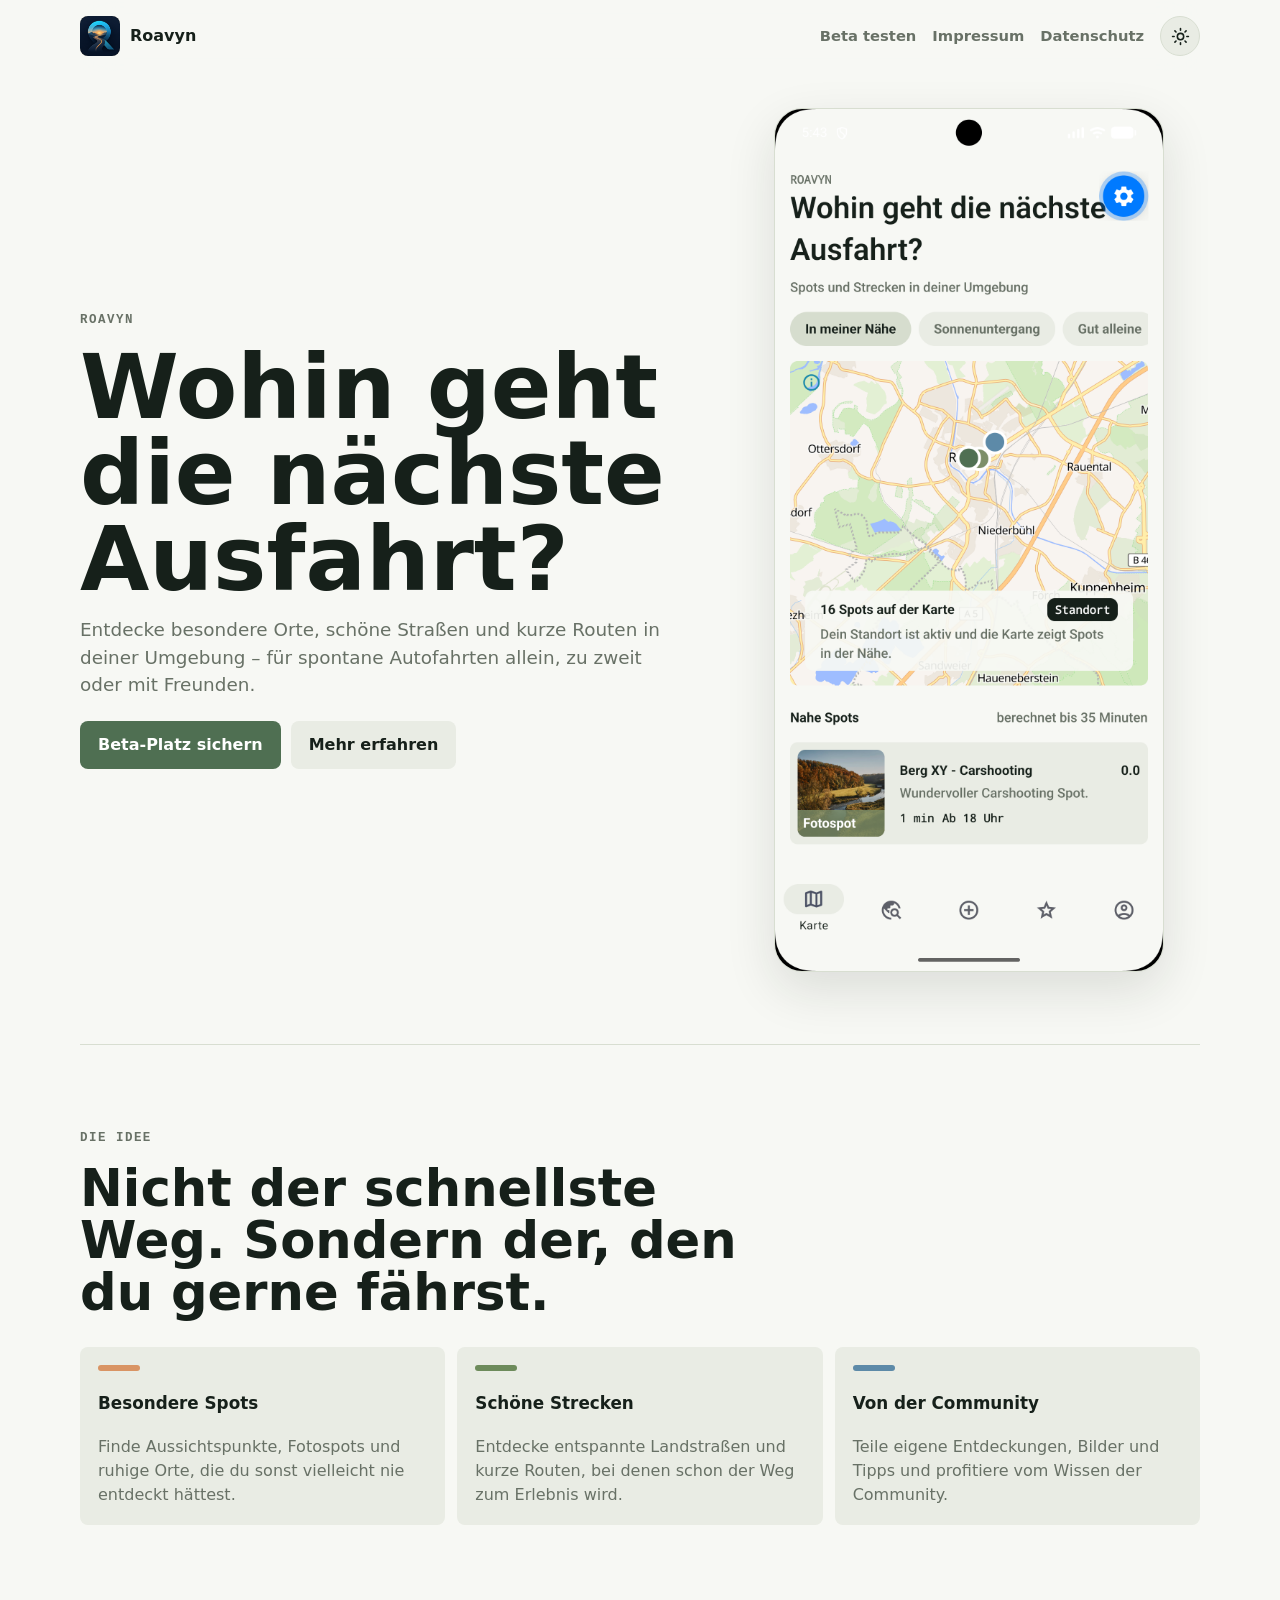
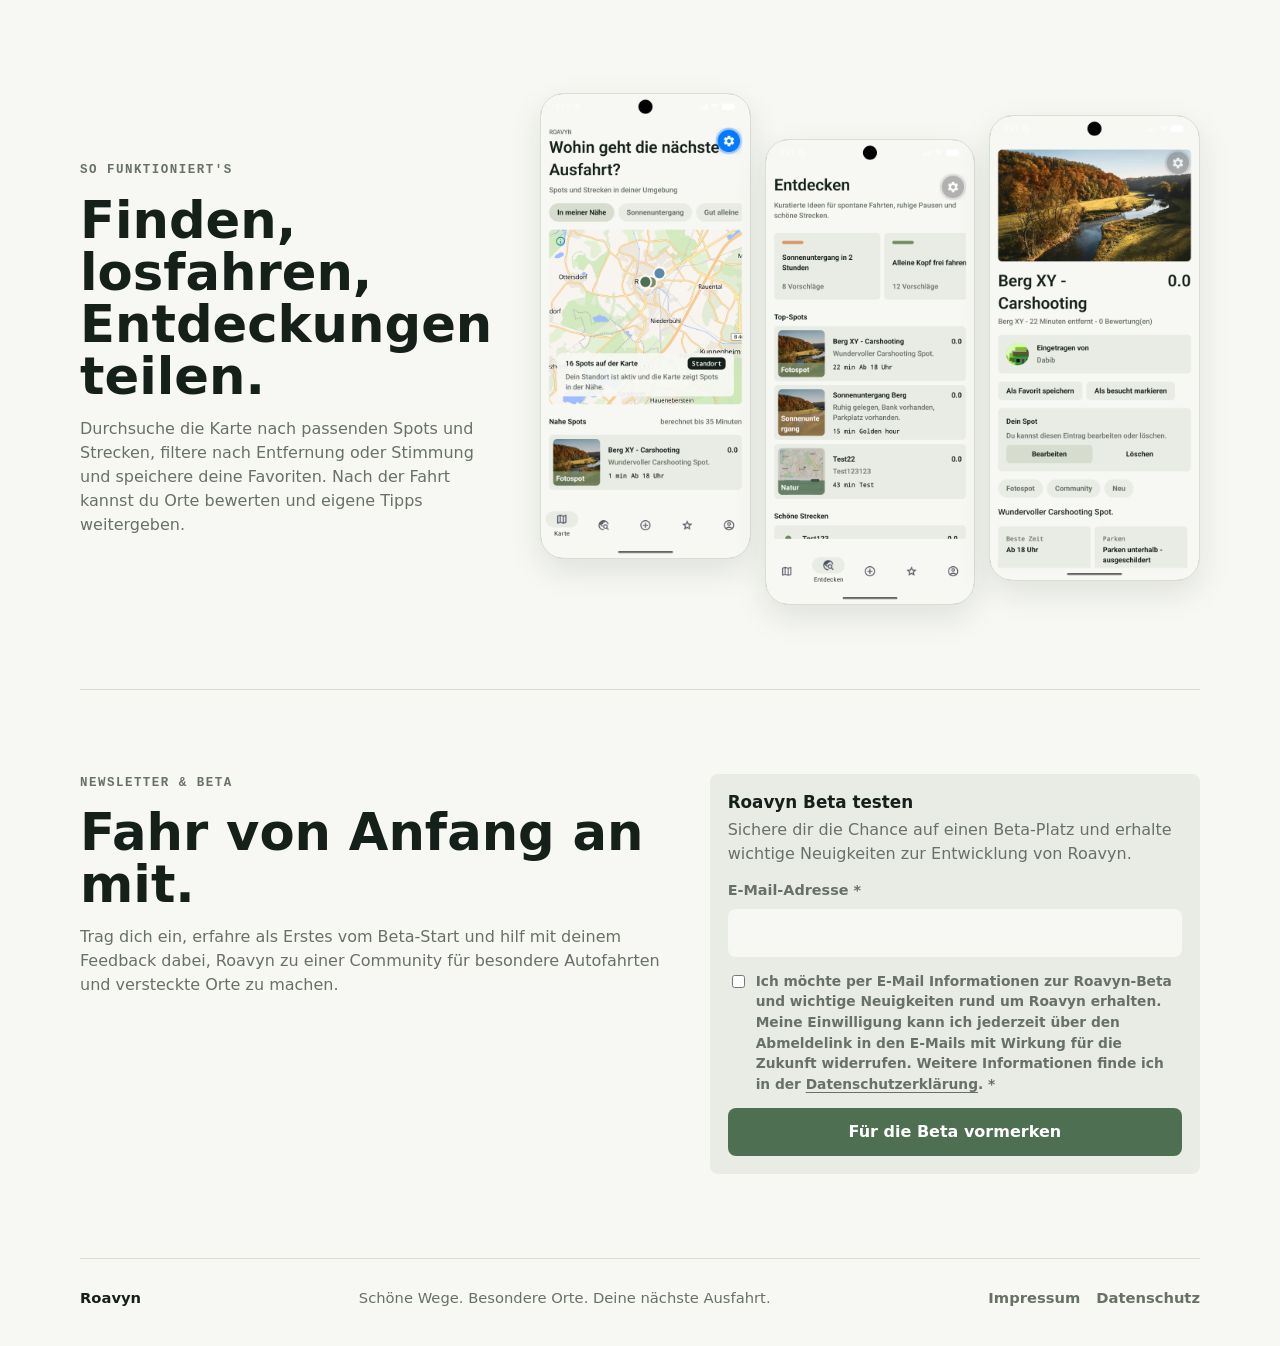
==== index.html @ 7302b903 "Add Dark-Theme" ====
<!doctype html>
<html lang="de">
  <head>
    <meta charset="utf-8">
    <meta name="viewport" content="width=device-width, initial-scale=1">
    <title>Roavyn – Schöne Autofahrten und versteckte Spots entdecken</title>
    <meta
      name="description"
      content="Entdecke mit Roavyn schöne Strecken, besondere Orte und versteckte Spots für deine nächste Autofahrt. Jetzt für Newsletter und Beta anmelden."
    >
    <meta name="theme-color" content="#F7F8F4">
    <meta property="og:title" content="Roavyn">
    <meta property="og:description" content="Entdecke schöne Autofahrten, besondere Strecken und versteckte Spots in deiner Umgebung.">
    <meta property="og:type" content="website">
    <meta property="og:image" content="assets/screens/Screenshot-Home.png">
    <link rel="icon" type="image/png" href="assets/logo.png">
    <link rel="manifest" href="site.webmanifest">
    <script src="theme.js"></script>
    <link rel="stylesheet" href="styles.css">
  </head>
  <body>
    <header class="site-header">
      <a class="brand" href="index.html" aria-label="Roavyn Startseite">
        <img src="assets/logo.png" alt="" width="40" height="40">
        <span>Roavyn</span>
      </a>
      <nav class="nav" aria-label="Hauptnavigation">
        <a href="#signup">Beta testen</a>
        <a href="impressum.html">Impressum</a>
        <a href="datenschutz.html">Datenschutz</a>
        <button class="theme-toggle" type="button" role="switch" data-theme-toggle aria-label="Dunkles Design" aria-checked="false">
          <svg class="icon-sun" aria-hidden="true" viewBox="0 0 24 24" fill="none" stroke="currentColor" stroke-width="2" stroke-linecap="round">
            <circle cx="12" cy="12" r="4"></circle>
            <path d="M12 2v2M12 20v2M4.93 4.93l1.42 1.42M17.66 17.66l1.41 1.41M2 12h2M20 12h2M4.93 19.07l1.42-1.42M17.66 6.34l1.41-1.41"></path>
          </svg>
          <svg class="icon-moon" aria-hidden="true" viewBox="0 0 24 24" fill="none" stroke="currentColor" stroke-width="2" stroke-linecap="round" stroke-linejoin="round">
            <path d="M21 12.79A9 9 0 1 1 11.21 3 7 7 0 0 0 21 12.79z"></path>
          </svg>
        </button>
      </nav>
    </header>

    <main>
      <section class="hero">
        <div class="hero-copy">
          <p class="eyebrow">ROAVYN</p>
          <h1>Wohin geht die nächste Ausfahrt?</h1>
          <p class="lead">
            Entdecke besondere Orte, schöne Straßen und kurze Routen in deiner Umgebung – für spontane
            Autofahrten allein, zu zweit oder mit Freunden.
          </p>
          <div class="hero-actions">
            <a class="button primary" href="#signup">Beta-Platz sichern</a>
            <a class="button secondary" href="#idee">Mehr erfahren</a>
          </div>
        </div>

        <div class="hero-visual" aria-label="Roavyn App Vorschau">
          <img src="assets/screens/Screenshot-Home.png" alt="Roavyn Kartenansicht mit Spots in der Nähe">
        </div>
      </section>

      <section class="band" id="idee">
        <div class="section-heading">
          <p class="eyebrow">Die Idee</p>
          <h2>Nicht der schnellste Weg. Sondern der, den du gerne fährst.</h2>
        </div>
        <div class="feature-grid">
          <article class="feature-card">
            <span class="accent sunset"></span>
            <h3>Besondere Spots</h3>
            <p>Finde Aussichtspunkte, Fotospots und ruhige Orte, die du sonst vielleicht nie entdeckt hättest.</p>
          </article>
          <article class="feature-card">
            <span class="accent forest"></span>
            <h3>Schöne Strecken</h3>
            <p>Entdecke entspannte Landstraßen und kurze Routen, bei denen schon der Weg zum Erlebnis wird.</p>
          </article>
          <article class="feature-card">
            <span class="accent water"></span>
            <h3>Von der Community</h3>
            <p>Teile eigene Entdeckungen, Bilder und Tipps und profitiere vom Wissen der Community.</p>
          </article>
        </div>
      </section>

      <section class="preview-section">
        <div class="preview-copy">
          <p class="eyebrow">So funktioniert's</p>
          <h2>Finden, losfahren, Entdeckungen teilen.</h2>
          <p>
            Durchsuche die Karte nach passenden Spots und Strecken, filtere nach Entfernung oder Stimmung und
            speichere deine Favoriten. Nach der Fahrt kannst du Orte bewerten und eigene Tipps weitergeben.
          </p>
        </div>
        <div class="screen-pair">
          <img src="assets/screens/Screenshot-Home.png" alt="Roavyn Kartenansicht">
          <img src="assets/screens/Screenshost-Entdecken.png" alt="Roavyn Entdecken-Ansicht">
          <img src="assets/screens/Screenshot-Detail.png" alt="Roavyn Detailansicht eines Spots">
        </div>
      </section>

      <section class="signup-section" id="signup">
        <div class="signup-copy">
          <p class="eyebrow">Newsletter & Beta</p>
          <h2>Fahr von Anfang an mit.</h2>
          <p>
            Trag dich ein, erfahre als Erstes vom Beta-Start und hilf mit deinem Feedback dabei, Roavyn
            zu einer Community für besondere Autofahrten und versteckte Orte zu machen.
          </p>
        </div>

        <form
          class="signup-form cr-roavyn-form"
          method="post"
          action="https://flow.cleverreach.com/fl/9c50e193-2854-4dfb-af61-c54cad34aaca/confirm"
          target="_blank"
        >
          <input
            type="text"
            tabindex="-1"
            autocomplete="off"
            class="cr-nope"
            name="email_confirm"
            aria-hidden="true"
          >

          <div class="cr-text">
            <h3>Roavyn Beta testen</h3>
            <p>
              Sichere dir die Chance auf einen Beta-Platz und erhalte wichtige Neuigkeiten zur Entwicklung von Roavyn.
            </p>
          </div>

          <div class="field">
            <label class="required" for="roavyn-email">E-Mail-Adresse</label>
            <input id="roavyn-email" type="email" name="email" autocomplete="email" required>
          </div>

          <div class="cr-consent-wrapper">
            <input id="roavyn-consent" type="checkbox" name="tags[]" value="accept" required>
            <label for="roavyn-consent" class="cr-consent-required">
              Ich möchte per E-Mail Informationen zur Roavyn-Beta und wichtige Neuigkeiten rund um Roavyn erhalten.
              Meine Einwilligung kann ich jederzeit über den Abmeldelink in den E-Mails mit Wirkung für die Zukunft
              widerrufen. Weitere Informationen finde ich in der
              <a href="datenschutz.html" target="_blank" rel="noopener noreferrer">Datenschutzerklärung</a>.
            </label>
          </div>

          <button class="button primary full" type="submit">Für die Beta vormerken</button>
        </form>
      </section>
    </main>

    <footer class="site-footer">
      <span>Roavyn</span>
      <span>Schöne Wege. Besondere Orte. Deine nächste Ausfahrt.</span>
      <nav aria-label="Rechtliches">
        <a href="impressum.html">Impressum</a>
        <a href="datenschutz.html">Datenschutz</a>
      </nav>
    </footer>
  </body>
</html>
---- styles.css ----
:root {
  --font-display: Spline Sans, Inter, ui-sans-serif, system-ui, sans-serif;
  --font-mono: ui-monospace, SFMono-Regular, Menlo, Monaco, Consolas, Liberation Mono, Courier New, monospace;
  --text: #16201a;
  --text-secondary: #687166;
  --background: #f7f8f4;
  --surface: #e9ece4;
  --surface-strong: #d6ddce;
  --line: #d8ded1;
  --forest: #6d8b5b;
  --forest-dark: #4f6f52;
  --sunset: #d99464;
  --water: #5d8aa8;
  --white: #ffffff;
  --header-background: rgba(247, 248, 244, 0.9);
  --image-background: #f9faf6;
  --primary-background: #4f6f52;
  --button-hover: #3f5d43;
  --focus-ring: rgba(109, 139, 91, 0.18);
  --shadow: 0 18px 50px rgba(22, 32, 26, 0.12);
  --radius: 8px;
  --content: 1120px;
}

:root[data-theme='dark'] {
  --text: #eef2eb;
  --text-secondary: #aeb9ad;
  --background: #141a16;
  --surface: #202822;
  --surface-strong: #2b362d;
  --line: #344038;
  --forest: #91ad7f;
  --forest-dark: #a7c795;
  --sunset: #e5a578;
  --water: #83aac4;
  --white: #ffffff;
  --header-background: rgba(20, 26, 22, 0.9);
  --image-background: #202822;
  --primary-background: #59774f;
  --button-hover: #6f915e;
  --focus-ring: rgba(145, 173, 127, 0.24);
  --shadow: 0 18px 50px rgba(0, 0, 0, 0.34);
}

* {
  box-sizing: border-box;
}

html {
  scroll-behavior: smooth;
}

body {
  margin: 0;
  min-width: 320px;
  color: var(--text);
  background: var(--background);
  font-family: var(--font-display);
  line-height: 1.5;
  transition: color 180ms ease, background-color 180ms ease;
}

img {
  display: block;
  max-width: 100%;
}

a {
  color: inherit;
  text-decoration: none;
}

a:hover {
  color: var(--forest-dark);
}

.site-header {
  position: sticky;
  top: 0;
  z-index: 10;
  display: flex;
  align-items: center;
  justify-content: space-between;
  gap: 24px;
  width: min(100% - 32px, var(--content));
  margin: 0 auto;
  padding: 16px 0;
  background: var(--header-background);
  backdrop-filter: blur(18px);
}

.brand {
  display: inline-flex;
  align-items: center;
  gap: 10px;
  font-weight: 800;
  letter-spacing: 0;
}

.brand img {
  border-radius: 8px;
  object-fit: cover;
}

.nav,
.site-footer nav {
  display: flex;
  align-items: center;
  flex-wrap: wrap;
  gap: 16px;
  color: var(--text-secondary);
  font-size: 0.92rem;
  font-weight: 700;
}

.nav a[aria-current='page'] {
  color: var(--text);
}

.theme-toggle {
  position: relative;
  display: inline-grid;
  width: 40px;
  height: 40px;
  flex: 0 0 auto;
  place-items: center;
  border: 1px solid var(--line);
  border-radius: 999px;
  padding: 0;
  color: var(--text);
  background: var(--surface);
  cursor: pointer;
  transition: color 160ms ease, background-color 160ms ease, border-color 160ms ease, transform 160ms ease;
}

.theme-toggle:hover {
  color: var(--forest-dark);
  background: var(--surface-strong);
  transform: translateY(-1px);
}

.theme-toggle:focus-visible {
  outline: 3px solid var(--focus-ring);
  outline-offset: 2px;
}

.theme-toggle svg {
  position: absolute;
  width: 19px;
  height: 19px;
  transition: opacity 160ms ease, transform 160ms ease;
}

.theme-toggle .icon-sun,
:root[data-theme='dark'] .theme-toggle .icon-moon {
  opacity: 1;
  transform: rotate(0) scale(1);
}

.theme-toggle .icon-moon,
:root[data-theme='dark'] .theme-toggle .icon-sun {
  opacity: 0;
  transform: rotate(-30deg) scale(0.65);
}

.theme-toggle--floating {
  position: fixed;
  top: 18px;
  right: 18px;
  z-index: 10;
}

.hero {
  display: grid;
  grid-template-columns: minmax(0, 1.02fr) minmax(280px, 0.78fr);
  gap: 56px;
  align-items: center;
  width: min(100% - 32px, var(--content));
  min-height: calc(100vh - 78px);
  margin: 0 auto;
  padding: 36px 0 72px;
}

.hero-copy,
.signup-copy,
.preview-copy,
.section-heading {
  display: grid;
  gap: 14px;
  align-content: start;
}

.eyebrow {
  margin: 0;
  color: var(--text-secondary);
  font-family: var(--font-mono);
  font-size: 0.78rem;
  font-weight: 800;
  letter-spacing: 0.12em;
  text-transform: uppercase;
}

h1,
h2,
h3,
p {
  margin: 0;
}

h1 {
  max-width: 720px;
  font-size: clamp(2.55rem, 7vw, 5.8rem);
  line-height: 0.96;
  letter-spacing: 0;
}

h2 {
  max-width: 720px;
  font-size: clamp(2rem, 4vw, 3.6rem);
  line-height: 1.02;
  letter-spacing: 0;
}

h3 {
  font-size: 1.05rem;
  line-height: 1.22;
}

.lead {
  max-width: 620px;
  color: var(--text-secondary);
  font-size: 1.15rem;
}

.hero-actions {
  display: flex;
  flex-wrap: wrap;
  gap: 10px;
  margin-top: 8px;
}

.button {
  display: inline-flex;
  min-height: 48px;
  align-items: center;
  justify-content: center;
  border: 0;
  border-radius: var(--radius);
  padding: 0 18px;
  font: inherit;
  font-weight: 800;
  cursor: pointer;
  transition: transform 160ms ease, background-color 160ms ease, color 160ms ease;
}

.button:hover {
  transform: translateY(-1px);
}

.button.primary {
  color: var(--white);
  background: var(--primary-background);
}

.button.primary:hover {
  color: var(--white);
  background: var(--button-hover);
}

.button.secondary {
  color: var(--text);
  background: var(--surface);
}

.button.full {
  width: 100%;
}

.hero-visual {
  justify-self: center;
  width: min(100%, 390px);
  border: 1px solid var(--line);
  border-radius: 28px;
  overflow: hidden;
  background: var(--image-background);
  box-shadow: var(--shadow);
}

.band,
.preview-section,
.signup-section,
.legal-page {
  width: min(100% - 32px, var(--content));
  margin: 0 auto;
  padding: 84px 0;
}

.band {
  display: grid;
  gap: 28px;
  border-top: 1px solid var(--line);
}

.feature-grid {
  display: grid;
  grid-template-columns: repeat(3, minmax(0, 1fr));
  gap: 12px;
}

.feature-card {
  display: grid;
  min-height: 168px;
  align-content: space-between;
  gap: 22px;
  border-radius: var(--radius);
  padding: 18px;
  background: var(--surface);
}

.feature-card p,
.preview-copy p,
.signup-copy p,
.legal-content p,
.not-found p {
  color: var(--text-secondary);
}

.accent {
  width: 42px;
  height: 6px;
  border-radius: 3px;
}

.accent.sunset {
  background: var(--sunset);
}

.accent.forest {
  background: var(--forest);
}

.accent.water {
  background: var(--water);
}

.preview-section {
  display: grid;
  grid-template-columns: 0.7fr 1.3fr;
  gap: 48px;
  align-items: center;
}

.screen-pair {
  display: grid;
  grid-template-columns: repeat(3, minmax(0, 1fr));
  gap: 14px;
  align-items: start;
}

.screen-pair img {
  border: 1px solid var(--line);
  border-radius: 24px;
  background: var(--image-background);
  box-shadow: 0 12px 32px rgba(22, 32, 26, 0.1);
}

.screen-pair img:nth-child(2) {
  margin-top: 46px;
}

.screen-pair img:nth-child(3) {
  margin-top: 22px;
}

.signup-section {
  display: grid;
  grid-template-columns: minmax(0, 0.86fr) minmax(320px, 0.72fr);
  gap: 44px;
  align-items: start;
  border-top: 1px solid var(--line);
}

.signup-form {
  display: grid;
  gap: 14px;
  border-radius: var(--radius);
  padding: 18px;
  background: var(--surface);
}

.cr-roavyn-form .cr-text {
  display: grid;
  gap: 6px;
}

.cr-roavyn-form .cr-text p,
.cr-roavyn-form .cr-consent-required {
  color: var(--text-secondary);
}

.cr-nope {
  display: none !important;
}

.field {
  display: grid;
  gap: 7px;
}

label,
legend {
  color: var(--text-secondary);
  font-size: 0.9rem;
  font-weight: 800;
}

label.required::after {
  content: ' *';
}

input[type='text'],
input[type='email'] {
  width: 100%;
  min-height: 48px;
  border: 1px solid transparent;
  border-radius: var(--radius);
  padding: 0 14px;
  color: var(--text);
  background: var(--background);
  font: inherit;
}

input:focus {
  border-color: var(--forest);
  outline: 3px solid var(--focus-ring);
}

.choice-group {
  display: flex;
  flex-wrap: wrap;
  gap: 8px;
  margin: 0;
  border: 0;
  padding: 0;
}

.choice-group legend {
  width: 100%;
  margin-bottom: 2px;
}

.choice,
.consent,
.cr-consent-wrapper {
  display: flex;
  align-items: flex-start;
  gap: 8px;
  color: var(--text);
}

.choice {
  align-items: center;
  border-radius: 999px;
  padding: 9px 14px;
  background: var(--surface-strong);
}

.consent {
  font-size: 0.86rem;
  font-weight: 600;
}

.cr-consent-wrapper {
  align-items: flex-start;
}

.cr-consent-wrapper input {
  flex: 0 0 auto;
  margin-top: 4px;
}

.cr-consent-required {
  display: block;
  padding: 0;
  font-size: 0.86rem;
  font-weight: 600;
}

.cr-consent-required::after {
  content: ' *';
}

.consent a,
.cr-consent-required a {
  text-decoration: underline;
  text-underline-offset: 3px;
}

.form-note,
.muted {
  color: var(--text-secondary);
  font-size: 0.9rem;
}

.form-note.is-warning {
  color: #8a4b20;
}

.form-note.is-success {
  color: var(--forest-dark);
}

.site-footer {
  display: flex;
  align-items: center;
  justify-content: space-between;
  gap: 18px;
  width: min(100% - 32px, var(--content));
  margin: 0 auto;
  border-top: 1px solid var(--line);
  padding: 28px 0 36px;
  color: var(--text-secondary);
  font-size: 0.92rem;
}

.site-footer > span:first-child {
  color: var(--text);
  font-weight: 800;
}

.legal-page {
  max-width: 850px;
}

.legal-content {
  display: grid;
  gap: 28px;
  border-radius: var(--radius);
  padding: 24px;
  background: var(--surface);
}

.legal-content section {
  display: grid;
  gap: 8px;
}

.legal-content h1 {
  font-size: clamp(2.2rem, 6vw, 4.5rem);
}

.legal-content h2 {
  font-size: 1.22rem;
}

.legal-content a {
  text-decoration: underline;
  text-underline-offset: 3px;
}

.not-found {
  display: grid;
  min-height: 100vh;
  place-content: center;
  justify-items: start;
  gap: 14px;
  width: min(100% - 32px, 680px);
  margin: 0 auto;
}

.not-found h1 {
  font-size: clamp(2.2rem, 7vw, 4.8rem);
}

@media (max-width: 840px) {
  .site-header {
    align-items: flex-start;
    flex-direction: column;
  }

  .hero,
  .preview-section,
  .signup-section {
    grid-template-columns: 1fr;
  }

  .hero {
    min-height: 0;
    padding-top: 28px;
  }

  .hero-visual {
    width: min(100%, 340px);
  }

  .feature-grid {
    grid-template-columns: 1fr;
  }

  .screen-pair {
    max-width: 560px;
  }
}

@media (max-width: 560px) {
  .nav,
  .site-footer,
  .site-footer nav {
    align-items: flex-start;
    flex-direction: column;
  }

  .hero,
  .band,
  .preview-section,
  .signup-section,
  .legal-page {
    width: min(100% - 24px, var(--content));
    padding-top: 52px;
    padding-bottom: 52px;
  }

  .screen-pair {
    grid-template-columns: 1fr;
  }

  .screen-pair img:nth-child(2) {
    margin-top: 0;
  }

  .screen-pair img:nth-child(3) {
    margin-top: 0;
  }

  .signup-form,
  .legal-content {
    padding: 14px;
  }
}

@media (prefers-reduced-motion: reduce) {
  body,
  .theme-toggle,
  .theme-toggle svg {
    transition: none;
  }
}
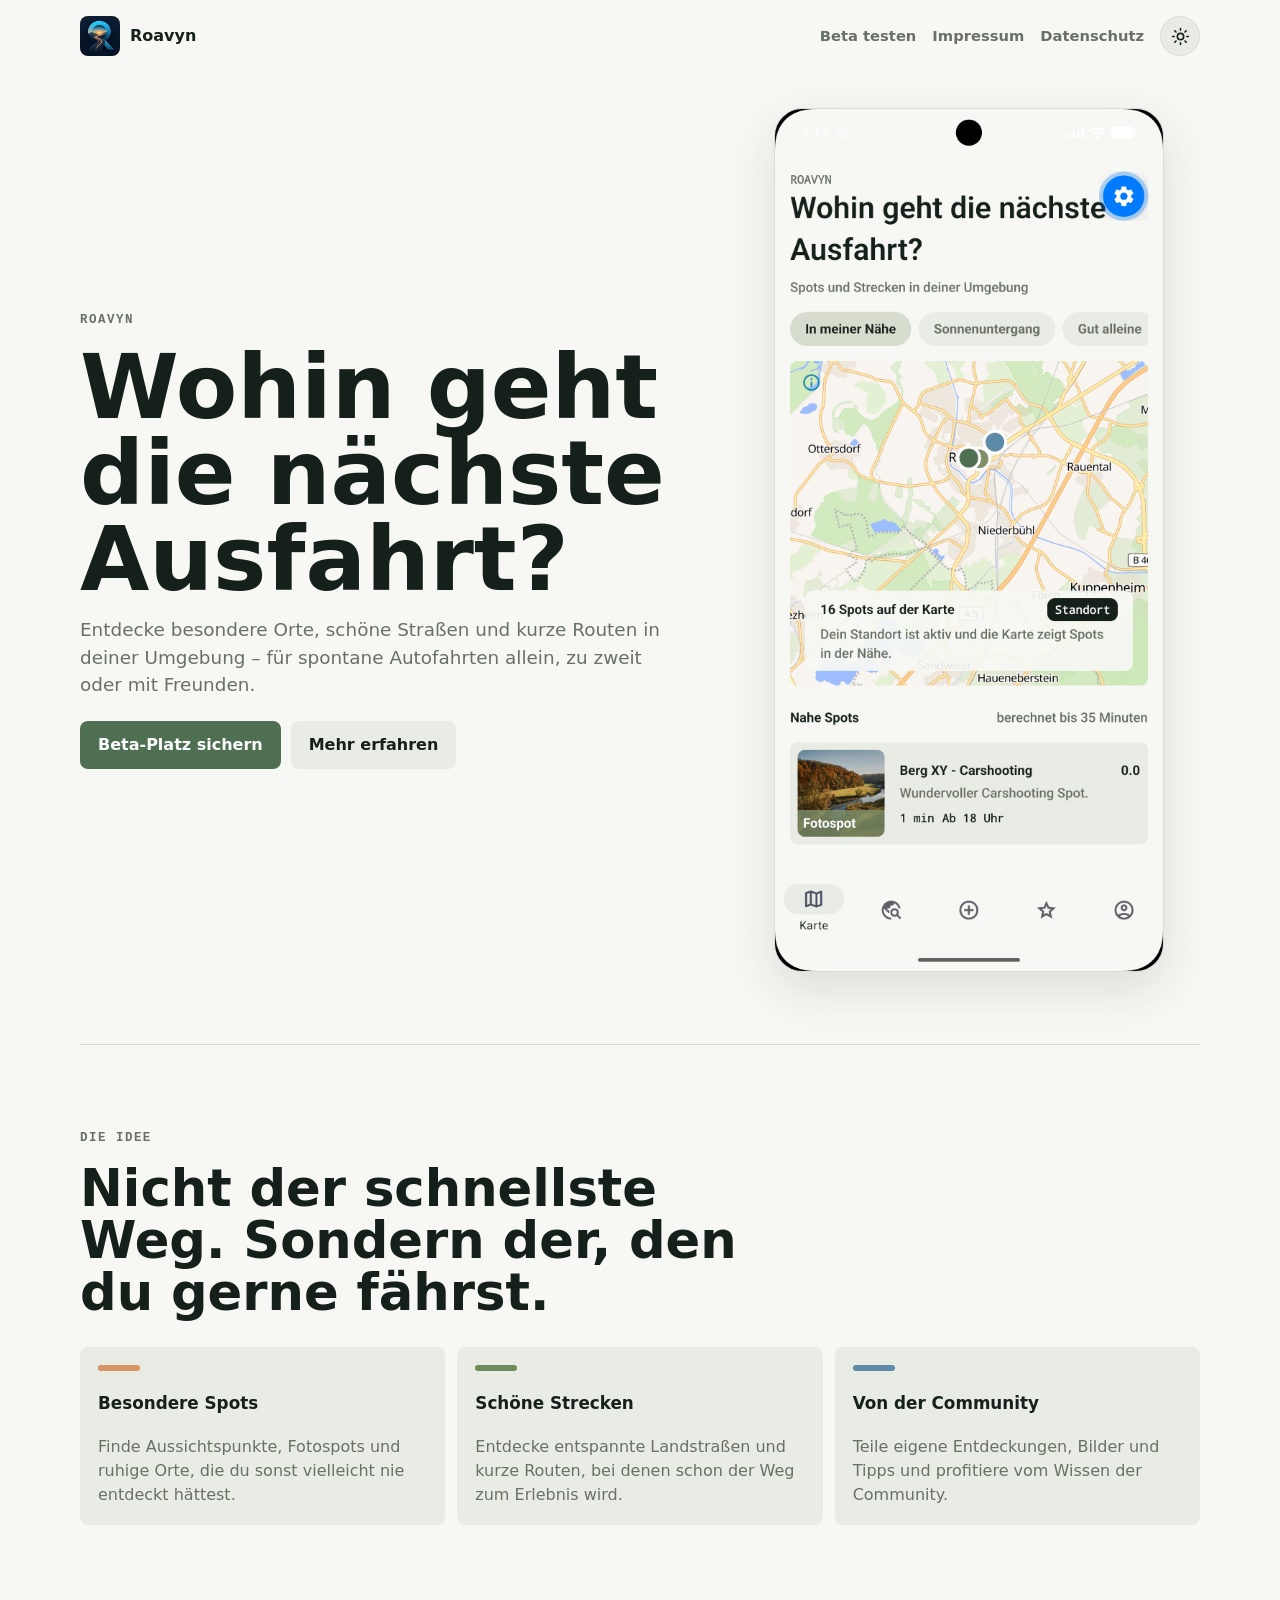
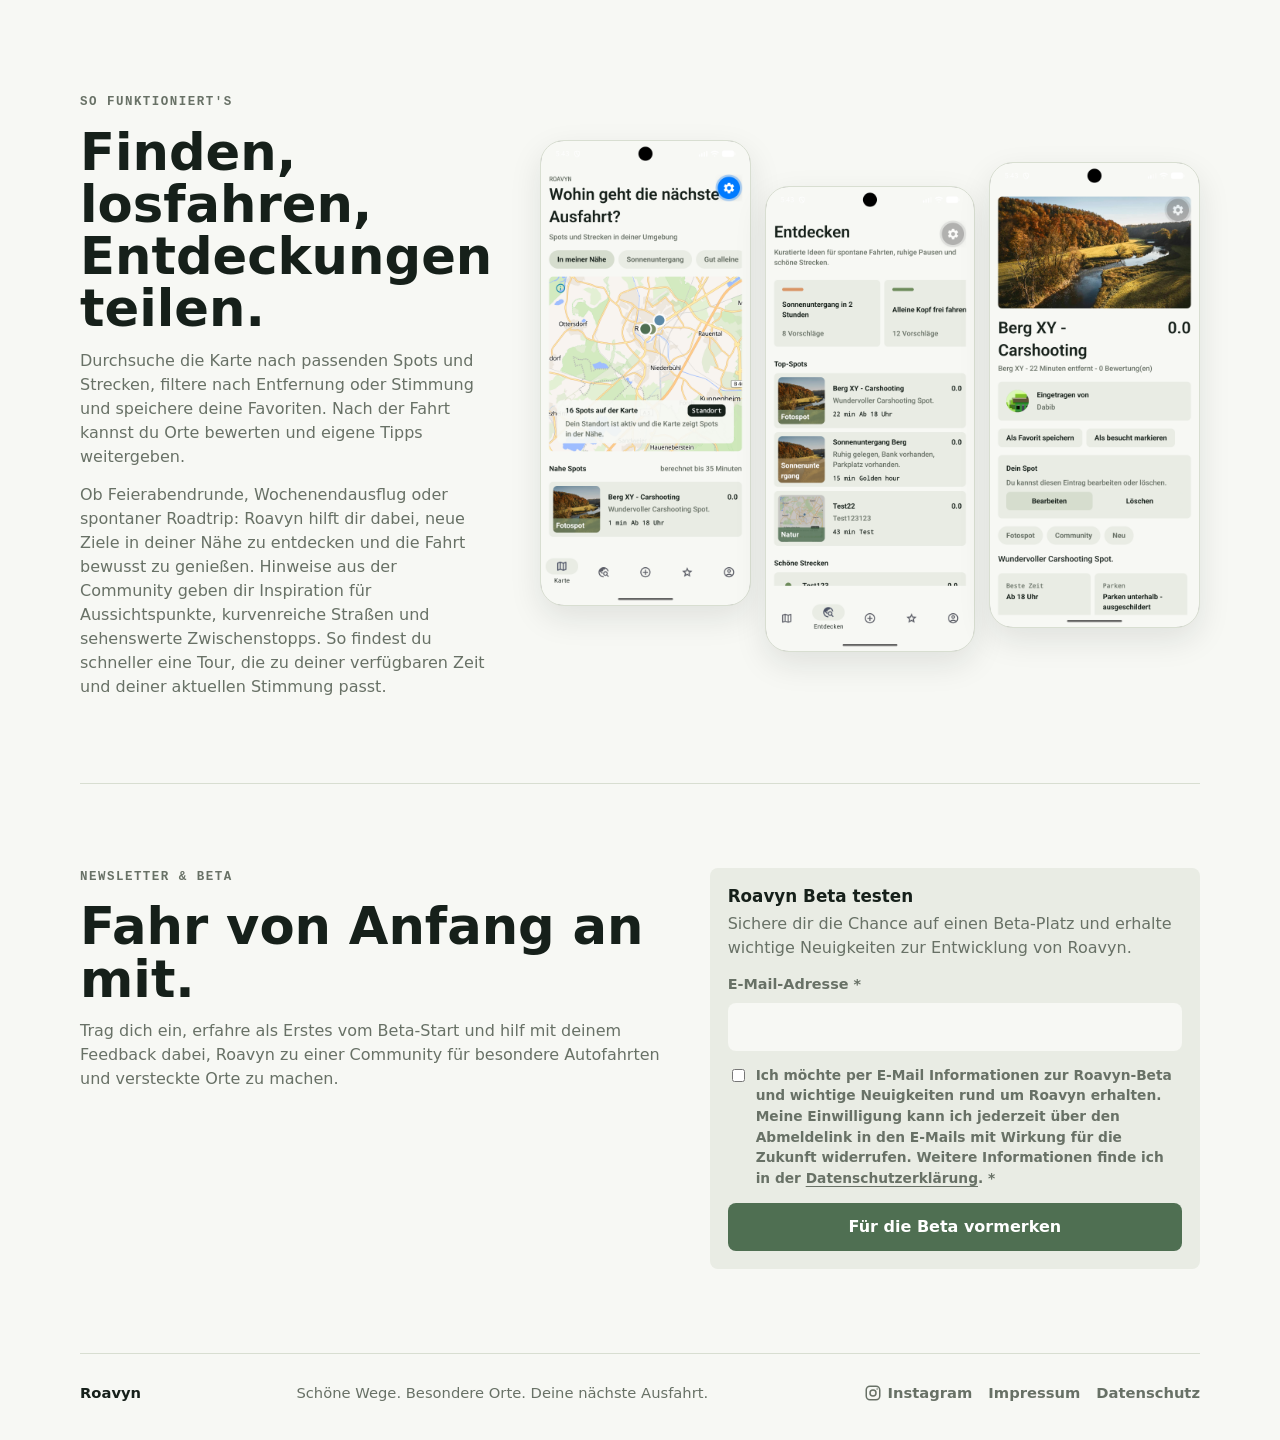
==== commit 2064a131: "Fix after SEO check" ====
--- a/index.html
+++ b/index.html
@@ -14,6 +14,7 @@
     <meta property="og:type" content="website">
     <meta property="og:image" content="assets/screens/Screenshot-Home.png">
     <link rel="icon" type="image/png" href="assets/logo.png">
+    <link rel="apple-touch-icon" sizes="180x180" href="assets/logo.png">
     <link rel="manifest" href="site.webmanifest">
     <script src="theme.js"></script>
     <link rel="stylesheet" href="styles.css">
@@ -21,7 +22,7 @@
   <body>
     <header class="site-header">
       <a class="brand" href="index.html" aria-label="Roavyn Startseite">
-        <img src="assets/logo.png" alt="" width="40" height="40">
+        <img src="assets/logo.png" alt="Roavyn Logo" width="40" height="40">
         <span>Roavyn</span>
       </a>
       <nav class="nav" aria-label="Hauptnavigation">
@@ -92,6 +93,12 @@
             Durchsuche die Karte nach passenden Spots und Strecken, filtere nach Entfernung oder Stimmung und
             speichere deine Favoriten. Nach der Fahrt kannst du Orte bewerten und eigene Tipps weitergeben.
           </p>
+          <p>
+            Ob Feierabendrunde, Wochenendausflug oder spontaner Roadtrip: Roavyn hilft dir dabei, neue Ziele in
+            deiner Nähe zu entdecken und die Fahrt bewusst zu genießen. Hinweise aus der Community geben dir
+            Inspiration für Aussichtspunkte, kurvenreiche Straßen und sehenswerte Zwischenstopps. So findest du
+            schneller eine Tour, die zu deiner verfügbaren Zeit und deiner aktuellen Stimmung passt.
+          </p>
         </div>
         <div class="screen-pair">
           <img src="assets/screens/Screenshot-Home.png" alt="Roavyn Kartenansicht">
@@ -156,6 +163,20 @@
       <span>Roavyn</span>
       <span>Schöne Wege. Besondere Orte. Deine nächste Ausfahrt.</span>
       <nav aria-label="Rechtliches">
+        <a
+          class="social-link"
+          href="https://www.instagram.com/roavyn.de/"
+          target="_blank"
+          rel="noopener noreferrer"
+          aria-label="Roavyn auf Instagram"
+        >
+          <svg aria-hidden="true" viewBox="0 0 24 24" fill="none" stroke="currentColor" stroke-width="2">
+            <rect x="3" y="3" width="18" height="18" rx="5"></rect>
+            <circle cx="12" cy="12" r="4"></circle>
+            <circle cx="17.5" cy="6.5" r="1" fill="currentColor" stroke="none"></circle>
+          </svg>
+          Instagram
+        </a>
         <a href="impressum.html">Impressum</a>
         <a href="datenschutz.html">Datenschutz</a>
       </nav>
--- a/styles.css
+++ b/styles.css
@@ -528,6 +528,17 @@
   font-weight: 800;
 }
 
+.social-link {
+  display: inline-flex;
+  align-items: center;
+  gap: 6px;
+}
+
+.social-link svg {
+  width: 18px;
+  height: 18px;
+}
+
 .legal-page {
   max-width: 850px;
 }
@@ -574,8 +585,14 @@
 
 @media (max-width: 840px) {
   .site-header {
-    align-items: flex-start;
-    flex-direction: column;
+    position: relative;
+    align-items: center;
+    flex-wrap: wrap;
+    padding: 12px 0;
+  }
+
+  .nav {
+    margin-left: auto;
   }
 
   .hero,
@@ -603,11 +620,28 @@
 }
 
 @media (max-width: 560px) {
-  .nav,
   .site-footer,
   .site-footer nav {
     align-items: flex-start;
     flex-direction: column;
+  }
+
+  .site-header {
+    width: calc(100% - 24px);
+    gap: 10px;
+  }
+
+  .nav {
+    width: 100%;
+    justify-content: space-between;
+    gap: 8px;
+    margin-left: 0;
+    font-size: 0.82rem;
+  }
+
+  .nav .theme-toggle {
+    width: 36px;
+    height: 36px;
   }
 
   .hero,
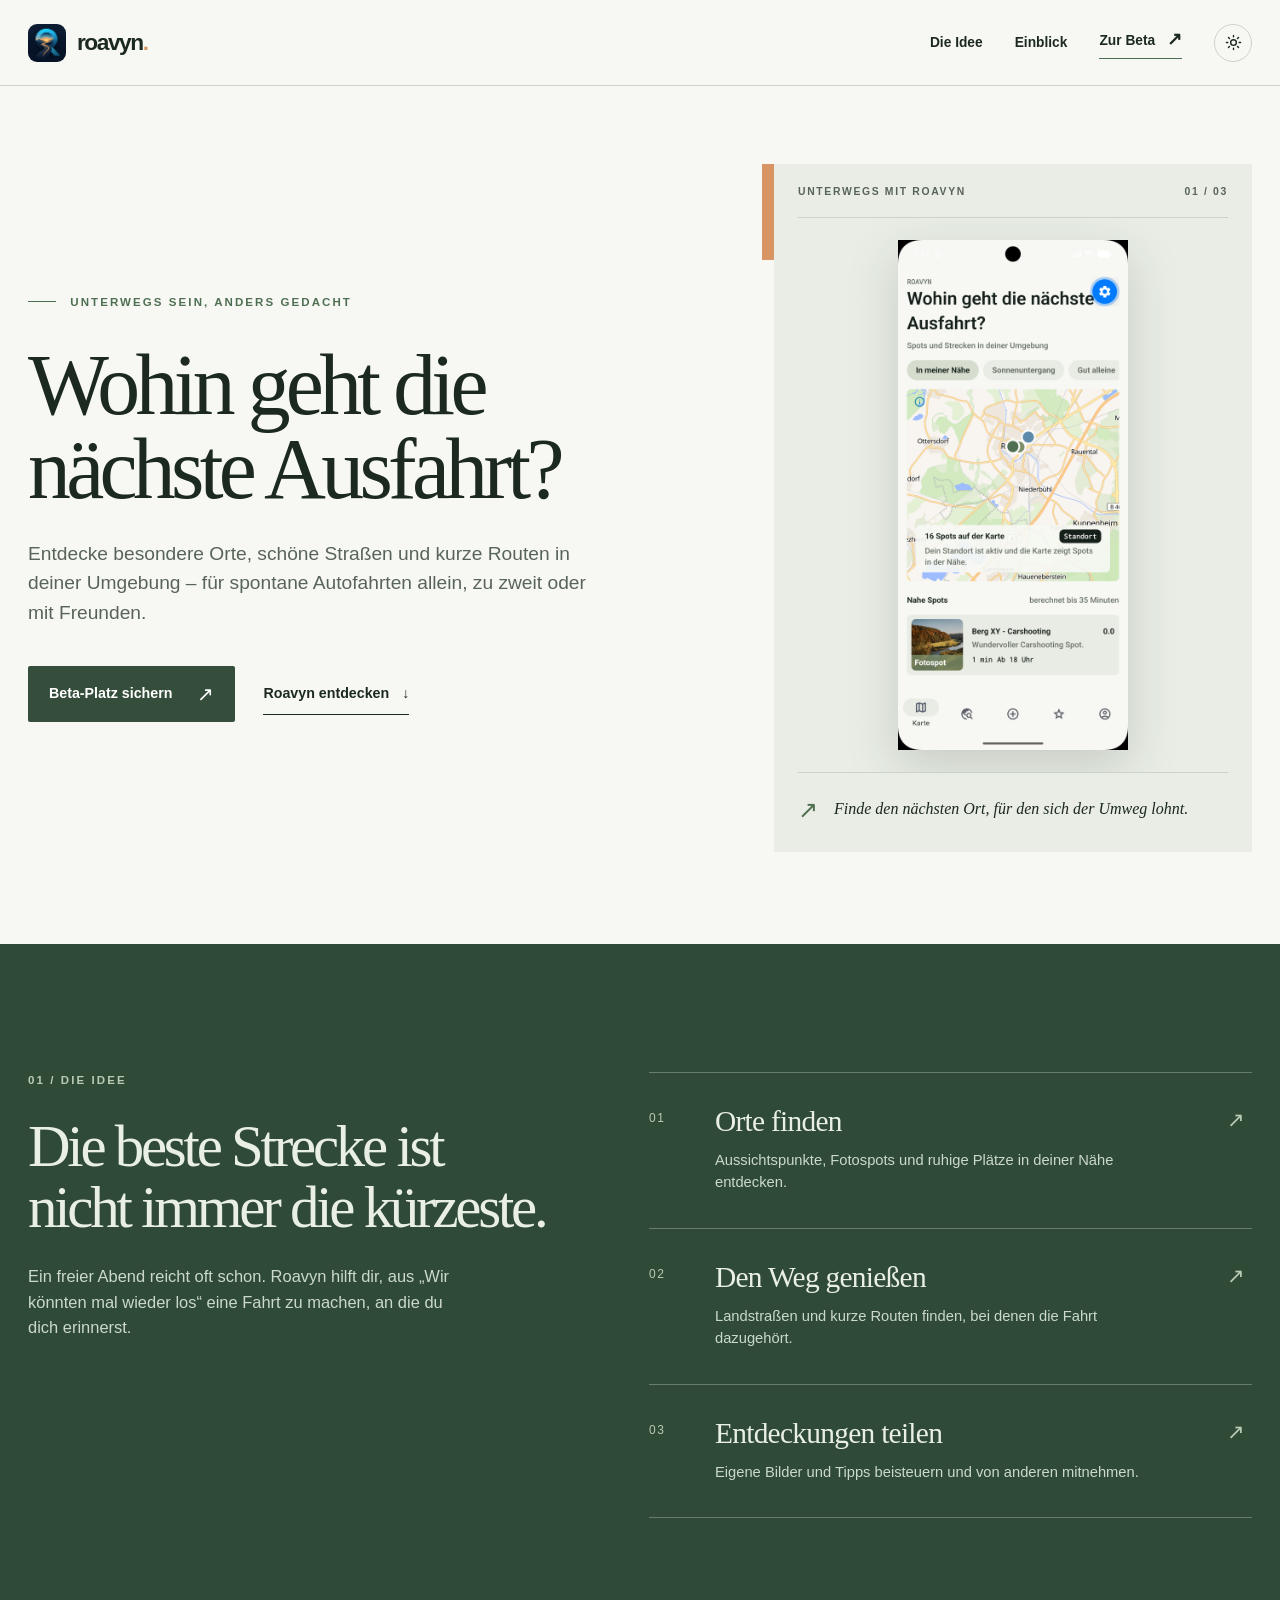
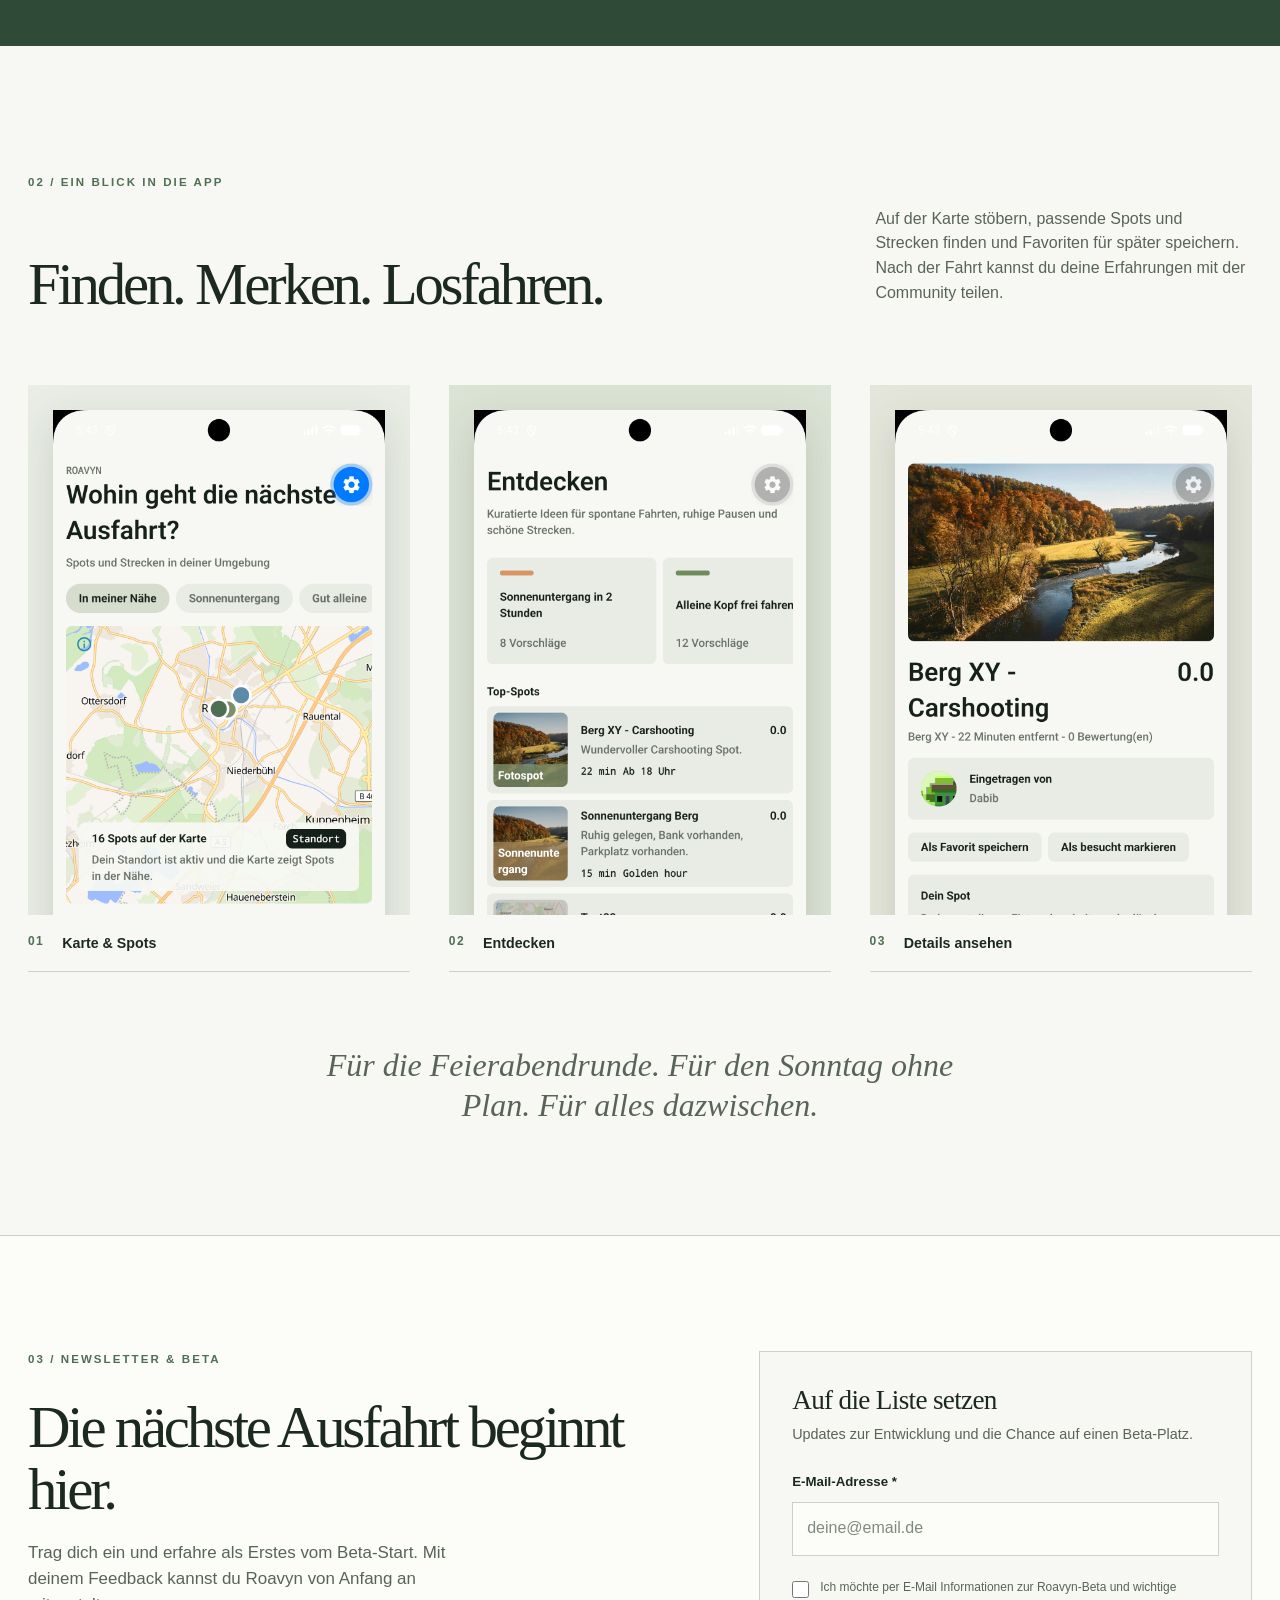
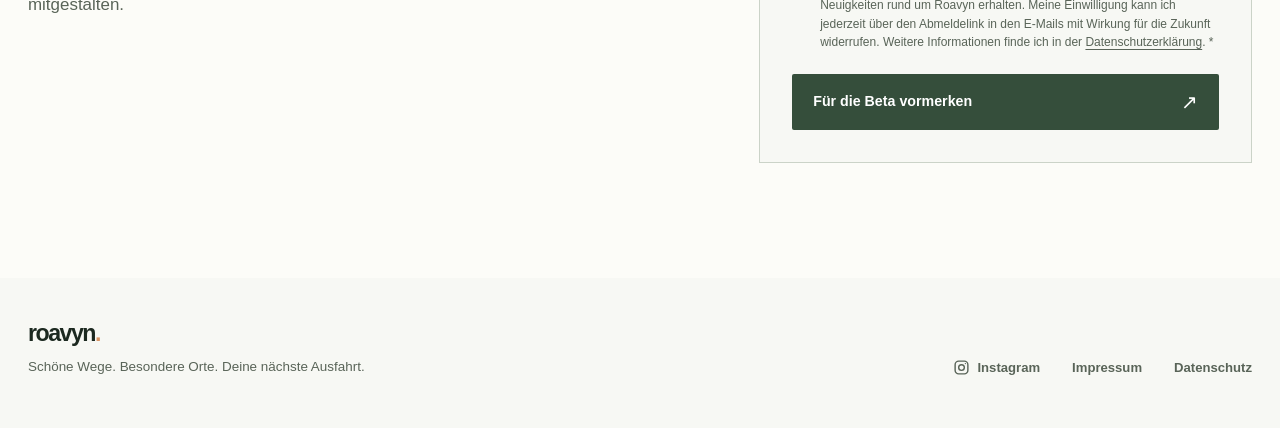
==== commit 193ec0da: "Changed Look & Feel" ====
--- a/index.html
+++ b/index.html
@@ -4,10 +4,7 @@
     <meta charset="utf-8">
     <meta name="viewport" content="width=device-width, initial-scale=1">
     <title>Roavyn – Schöne Autofahrten und versteckte Spots entdecken</title>
-    <meta
-      name="description"
-      content="Entdecke mit Roavyn schöne Strecken, besondere Orte und versteckte Spots für deine nächste Autofahrt. Jetzt für Newsletter und Beta anmelden."
-    >
+    <meta name="description" content="Entdecke mit Roavyn schöne Strecken, besondere Orte und versteckte Spots für deine nächste Autofahrt. Jetzt für Newsletter und Beta anmelden.">
     <meta name="theme-color" content="#F7F8F4">
     <meta property="og:title" content="Roavyn">
     <meta property="og:description" content="Entdecke schöne Autofahrten, besondere Strecken und versteckte Spots in deiner Umgebung.">
@@ -22,161 +19,103 @@
   <body>
     <header class="site-header">
       <a class="brand" href="index.html" aria-label="Roavyn Startseite">
-        <img src="assets/logo.png" alt="Roavyn Logo" width="40" height="40">
-        <span>Roavyn</span>
+        <img src="assets/logo.png" alt="" width="38" height="38">
+        <span>roavyn<span class="brand-period">.</span></span>
       </a>
       <nav class="nav" aria-label="Hauptnavigation">
-        <a href="#signup">Beta testen</a>
-        <a href="impressum.html">Impressum</a>
-        <a href="datenschutz.html">Datenschutz</a>
+        <a href="#idee">Die Idee</a>
+        <a href="#einblick">Einblick</a>
+        <a class="nav-cta" href="#signup">Zur Beta <span aria-hidden="true">↗</span></a>
         <button class="theme-toggle" type="button" role="switch" data-theme-toggle aria-label="Dunkles Design" aria-checked="false">
-          <svg class="icon-sun" aria-hidden="true" viewBox="0 0 24 24" fill="none" stroke="currentColor" stroke-width="2" stroke-linecap="round">
-            <circle cx="12" cy="12" r="4"></circle>
-            <path d="M12 2v2M12 20v2M4.93 4.93l1.42 1.42M17.66 17.66l1.41 1.41M2 12h2M20 12h2M4.93 19.07l1.42-1.42M17.66 6.34l1.41-1.41"></path>
-          </svg>
-          <svg class="icon-moon" aria-hidden="true" viewBox="0 0 24 24" fill="none" stroke="currentColor" stroke-width="2" stroke-linecap="round" stroke-linejoin="round">
-            <path d="M21 12.79A9 9 0 1 1 11.21 3 7 7 0 0 0 21 12.79z"></path>
-          </svg>
+          <svg class="icon-sun" aria-hidden="true" viewBox="0 0 24 24" fill="none" stroke="currentColor" stroke-width="2" stroke-linecap="round"><circle cx="12" cy="12" r="4"></circle><path d="M12 2v2M12 20v2M4.93 4.93l1.42 1.42M17.66 17.66l1.41 1.41M2 12h2M20 12h2M4.93 19.07l1.42-1.42M17.66 6.34l1.41-1.41"></path></svg>
+          <svg class="icon-moon" aria-hidden="true" viewBox="0 0 24 24" fill="none" stroke="currentColor" stroke-width="2" stroke-linecap="round" stroke-linejoin="round"><path d="M21 12.79A9 9 0 1 1 11.21 3 7 7 0 0 0 21 12.79z"></path></svg>
         </button>
       </nav>
     </header>
 
     <main>
-      <section class="hero">
+      <section class="hero" aria-labelledby="hero-title">
         <div class="hero-copy">
-          <p class="eyebrow">ROAVYN</p>
-          <h1>Wohin geht die nächste Ausfahrt?</h1>
-          <p class="lead">
-            Entdecke besondere Orte, schöne Straßen und kurze Routen in deiner Umgebung – für spontane
-            Autofahrten allein, zu zweit oder mit Freunden.
-          </p>
+          <p class="eyebrow"><span class="eyebrow-line"></span> Unterwegs sein, anders gedacht</p>
+          <h1 id="hero-title">Wohin geht die nächste Ausfahrt?</h1>
+          <p class="lead">Entdecke besondere Orte, schöne Straßen und kurze Routen in deiner Umgebung – für spontane Autofahrten allein, zu zweit oder mit Freunden.</p>
           <div class="hero-actions">
-            <a class="button primary" href="#signup">Beta-Platz sichern</a>
-            <a class="button secondary" href="#idee">Mehr erfahren</a>
+            <a class="button primary" href="#signup">Beta-Platz sichern <span aria-hidden="true">↗</span></a>
+            <a class="text-link" href="#idee">Roavyn entdecken <span aria-hidden="true">↓</span></a>
           </div>
         </div>
-
-        <div class="hero-visual" aria-label="Roavyn App Vorschau">
-          <img src="assets/screens/Screenshot-Home.png" alt="Roavyn Kartenansicht mit Spots in der Nähe">
-        </div>
+        <figure class="hero-visual">
+          <div class="hero-visual-top"><span>UNTERWEGS MIT ROAVYN</span><span>01 / 03</span></div>
+          <div class="hero-image-wrap">
+            <img src="assets/screens/Screenshot-Home.png" alt="Roavyn Kartenansicht mit Spots in der Nähe" width="1080" height="2400">
+          </div>
+          <figcaption><span class="caption-mark" aria-hidden="true">↗</span><span>Finde den nächsten Ort, für den sich der Umweg lohnt.</span></figcaption>
+        </figure>
       </section>
 
-      <section class="band" id="idee">
-        <div class="section-heading">
-          <p class="eyebrow">Die Idee</p>
-          <h2>Nicht der schnellste Weg. Sondern der, den du gerne fährst.</h2>
+      <section class="band" id="idee" aria-labelledby="idea-title">
+        <div class="section-intro">
+          <p class="eyebrow">01 / Die Idee</p>
+          <h2 id="idea-title">Die beste Strecke ist nicht immer die kürzeste.</h2>
+          <p>Ein freier Abend reicht oft schon. Roavyn hilft dir, aus „Wir könnten mal wieder los“ eine Fahrt zu machen, an die du dich erinnerst.</p>
         </div>
-        <div class="feature-grid">
-          <article class="feature-card">
-            <span class="accent sunset"></span>
-            <h3>Besondere Spots</h3>
-            <p>Finde Aussichtspunkte, Fotospots und ruhige Orte, die du sonst vielleicht nie entdeckt hättest.</p>
+        <div class="feature-list">
+          <article class="feature-row">
+            <span class="feature-number">01</span>
+            <div><h3>Orte finden</h3><p>Aussichtspunkte, Fotospots und ruhige Plätze in deiner Nähe entdecken.</p></div>
+            <span class="feature-symbol" aria-hidden="true">↗</span>
           </article>
-          <article class="feature-card">
-            <span class="accent forest"></span>
-            <h3>Schöne Strecken</h3>
-            <p>Entdecke entspannte Landstraßen und kurze Routen, bei denen schon der Weg zum Erlebnis wird.</p>
+          <article class="feature-row">
+            <span class="feature-number">02</span>
+            <div><h3>Den Weg genießen</h3><p>Landstraßen und kurze Routen finden, bei denen die Fahrt dazugehört.</p></div>
+            <span class="feature-symbol" aria-hidden="true">↗</span>
           </article>
-          <article class="feature-card">
-            <span class="accent water"></span>
-            <h3>Von der Community</h3>
-            <p>Teile eigene Entdeckungen, Bilder und Tipps und profitiere vom Wissen der Community.</p>
+          <article class="feature-row">
+            <span class="feature-number">03</span>
+            <div><h3>Entdeckungen teilen</h3><p>Eigene Bilder und Tipps beisteuern und von anderen mitnehmen.</p></div>
+            <span class="feature-symbol" aria-hidden="true">↗</span>
           </article>
         </div>
       </section>
 
-      <section class="preview-section">
-        <div class="preview-copy">
-          <p class="eyebrow">So funktioniert's</p>
-          <h2>Finden, losfahren, Entdeckungen teilen.</h2>
-          <p>
-            Durchsuche die Karte nach passenden Spots und Strecken, filtere nach Entfernung oder Stimmung und
-            speichere deine Favoriten. Nach der Fahrt kannst du Orte bewerten und eigene Tipps weitergeben.
-          </p>
-          <p>
-            Ob Feierabendrunde, Wochenendausflug oder spontaner Roadtrip: Roavyn hilft dir dabei, neue Ziele in
-            deiner Nähe zu entdecken und die Fahrt bewusst zu genießen. Hinweise aus der Community geben dir
-            Inspiration für Aussichtspunkte, kurvenreiche Straßen und sehenswerte Zwischenstopps. So findest du
-            schneller eine Tour, die zu deiner verfügbaren Zeit und deiner aktuellen Stimmung passt.
-          </p>
+      <section class="preview-section" id="einblick" aria-labelledby="preview-title">
+        <div class="preview-heading">
+          <p class="eyebrow">02 / Ein Blick in die App</p>
+          <h2 id="preview-title">Finden. Merken. Losfahren.</h2>
+          <p>Auf der Karte stöbern, passende Spots und Strecken finden und Favoriten für später speichern. Nach der Fahrt kannst du deine Erfahrungen mit der Community teilen.</p>
         </div>
-        <div class="screen-pair">
-          <img src="assets/screens/Screenshot-Home.png" alt="Roavyn Kartenansicht">
-          <img src="assets/screens/Screenshost-Entdecken.png" alt="Roavyn Entdecken-Ansicht">
-          <img src="assets/screens/Screenshot-Detail.png" alt="Roavyn Detailansicht eines Spots">
+        <div class="screen-gallery" tabindex="0" aria-label="App-Ansichten, auf kleinen Bildschirmen horizontal scrollen">
+          <figure class="screen-item"><div class="screen-image"><img src="assets/screens/Screenshot-Home.png" alt="Roavyn Kartenansicht" loading="lazy" width="1080" height="2400"></div><figcaption><span>01</span> Karte &amp; Spots</figcaption></figure>
+          <figure class="screen-item"><div class="screen-image"><img src="assets/screens/Screenshost-Entdecken.png" alt="Roavyn Entdecken-Ansicht" loading="lazy" width="1080" height="2400"></div><figcaption><span>02</span> Entdecken</figcaption></figure>
+          <figure class="screen-item"><div class="screen-image"><img src="assets/screens/Screenshot-Detail.png" alt="Roavyn Detailansicht eines Spots" loading="lazy" width="1080" height="2400"></div><figcaption><span>03</span> Details ansehen</figcaption></figure>
         </div>
+        <p class="gallery-hint">Weitere Ansichten <span aria-hidden="true">→</span></p>
+        <p class="preview-footnote">Für die Feierabendrunde. Für den Sonntag ohne Plan. Für alles dazwischen.</p>
       </section>
 
-      <section class="signup-section" id="signup">
+      <section class="signup-section" id="signup" aria-labelledby="signup-title">
         <div class="signup-copy">
-          <p class="eyebrow">Newsletter & Beta</p>
-          <h2>Fahr von Anfang an mit.</h2>
-          <p>
-            Trag dich ein, erfahre als Erstes vom Beta-Start und hilf mit deinem Feedback dabei, Roavyn
-            zu einer Community für besondere Autofahrten und versteckte Orte zu machen.
-          </p>
+          <p class="eyebrow">03 / Newsletter &amp; Beta</p>
+          <h2 id="signup-title">Die nächste Ausfahrt beginnt hier.</h2>
+          <p>Trag dich ein und erfahre als Erstes vom Beta-Start. Mit deinem Feedback kannst du Roavyn von Anfang an mitgestalten.</p>
         </div>
-
-        <form
-          class="signup-form cr-roavyn-form"
-          method="post"
-          action="https://flow.cleverreach.com/fl/9c50e193-2854-4dfb-af61-c54cad34aaca/confirm"
-          target="_blank"
-        >
-          <input
-            type="text"
-            tabindex="-1"
-            autocomplete="off"
-            class="cr-nope"
-            name="email_confirm"
-            aria-hidden="true"
-          >
-
-          <div class="cr-text">
-            <h3>Roavyn Beta testen</h3>
-            <p>
-              Sichere dir die Chance auf einen Beta-Platz und erhalte wichtige Neuigkeiten zur Entwicklung von Roavyn.
-            </p>
-          </div>
-
-          <div class="field">
-            <label class="required" for="roavyn-email">E-Mail-Adresse</label>
-            <input id="roavyn-email" type="email" name="email" autocomplete="email" required>
-          </div>
-
+        <form class="signup-form cr-roavyn-form" method="post" action="https://flow.cleverreach.com/fl/9c50e193-2854-4dfb-af61-c54cad34aaca/confirm" target="_blank">
+          <input type="text" tabindex="-1" autocomplete="off" class="cr-nope" name="email_confirm" aria-hidden="true">
+          <div class="cr-text"><h3>Auf die Liste setzen</h3><p>Updates zur Entwicklung und die Chance auf einen Beta-Platz.</p></div>
+          <div class="field"><label class="required" for="roavyn-email">E-Mail-Adresse</label><input id="roavyn-email" type="email" name="email" autocomplete="email" placeholder="deine@email.de" required></div>
           <div class="cr-consent-wrapper">
             <input id="roavyn-consent" type="checkbox" name="tags[]" value="accept" required>
-            <label for="roavyn-consent" class="cr-consent-required">
-              Ich möchte per E-Mail Informationen zur Roavyn-Beta und wichtige Neuigkeiten rund um Roavyn erhalten.
-              Meine Einwilligung kann ich jederzeit über den Abmeldelink in den E-Mails mit Wirkung für die Zukunft
-              widerrufen. Weitere Informationen finde ich in der
-              <a href="datenschutz.html" target="_blank" rel="noopener noreferrer">Datenschutzerklärung</a>.
-            </label>
+            <label for="roavyn-consent" class="cr-consent-required">Ich möchte per E-Mail Informationen zur Roavyn-Beta und wichtige Neuigkeiten rund um Roavyn erhalten. Meine Einwilligung kann ich jederzeit über den Abmeldelink in den E-Mails mit Wirkung für die Zukunft widerrufen. Weitere Informationen finde ich in der <a href="datenschutz.html" target="_blank" rel="noopener noreferrer">Datenschutzerklärung</a>.</label>
           </div>
-
-          <button class="button primary full" type="submit">Für die Beta vormerken</button>
+          <button class="button primary full" type="submit">Für die Beta vormerken <span aria-hidden="true">↗</span></button>
         </form>
       </section>
     </main>
 
     <footer class="site-footer">
-      <span>Roavyn</span>
-      <span>Schöne Wege. Besondere Orte. Deine nächste Ausfahrt.</span>
+      <div><a class="footer-brand" href="index.html">roavyn<span>.</span></a><p>Schöne Wege. Besondere Orte. Deine nächste Ausfahrt.</p></div>
       <nav aria-label="Rechtliches">
-        <a
-          class="social-link"
-          href="https://www.instagram.com/roavyn.de/"
-          target="_blank"
-          rel="noopener noreferrer"
-          aria-label="Roavyn auf Instagram"
-        >
-          <svg aria-hidden="true" viewBox="0 0 24 24" fill="none" stroke="currentColor" stroke-width="2">
-            <rect x="3" y="3" width="18" height="18" rx="5"></rect>
-            <circle cx="12" cy="12" r="4"></circle>
-            <circle cx="17.5" cy="6.5" r="1" fill="currentColor" stroke="none"></circle>
-          </svg>
-          Instagram
-        </a>
+        <a class="social-link" href="https://www.instagram.com/roavyn.de/" target="_blank" rel="noopener noreferrer" aria-label="Roavyn auf Instagram"><svg aria-hidden="true" viewBox="0 0 24 24" fill="none" stroke="currentColor" stroke-width="2"><rect x="3" y="3" width="18" height="18" rx="5"></rect><circle cx="12" cy="12" r="4"></circle><circle cx="17.5" cy="6.5" r="1" fill="currentColor" stroke="none"></circle></svg>Instagram</a>
         <a href="impressum.html">Impressum</a>
         <a href="datenschutz.html">Datenschutz</a>
       </nav>
--- a/styles.css
+++ b/styles.css
@@ -1,78 +1,56 @@
 :root {
-  --font-display: Spline Sans, Inter, ui-sans-serif, system-ui, sans-serif;
-  --font-mono: ui-monospace, SFMono-Regular, Menlo, Monaco, Consolas, Liberation Mono, Courier New, monospace;
-  --text: #16201a;
-  --text-secondary: #687166;
+  --text: #1c2920;
+  --text-secondary: #596458;
   --background: #f7f8f4;
-  --surface: #e9ece4;
-  --surface-strong: #d6ddce;
-  --line: #d8ded1;
-  --forest: #6d8b5b;
-  --forest-dark: #4f6f52;
+  --paper: #fcfcf8;
+  --surface: #e9ede5;
+  --surface-strong: #dbe3d5;
+  --line: #cbd3c8;
+  --forest: #4f6f52;
+  --forest-dark: #314b38;
+  --forest-ink: #e9efe5;
   --sunset: #d99464;
-  --water: #5d8aa8;
-  --white: #ffffff;
-  --header-background: rgba(247, 248, 244, 0.9);
-  --image-background: #f9faf6;
-  --primary-background: #4f6f52;
-  --button-hover: #3f5d43;
-  --focus-ring: rgba(109, 139, 91, 0.18);
-  --shadow: 0 18px 50px rgba(22, 32, 26, 0.12);
-  --radius: 8px;
-  --content: 1120px;
+  --white: #fff;
+  --focus-ring: #d99464;
+  --header-background: rgba(247, 248, 244, .96);
+  --content: 1280px;
 }
 
 :root[data-theme='dark'] {
-  --text: #eef2eb;
-  --text-secondary: #aeb9ad;
-  --background: #141a16;
-  --surface: #202822;
-  --surface-strong: #2b362d;
-  --line: #344038;
-  --forest: #91ad7f;
-  --forest-dark: #a7c795;
-  --sunset: #e5a578;
-  --water: #83aac4;
-  --white: #ffffff;
-  --header-background: rgba(20, 26, 22, 0.9);
-  --image-background: #202822;
-  --primary-background: #59774f;
-  --button-hover: #6f915e;
-  --focus-ring: rgba(145, 173, 127, 0.24);
-  --shadow: 0 18px 50px rgba(0, 0, 0, 0.34);
-}
-
-* {
-  box-sizing: border-box;
-}
-
-html {
-  scroll-behavior: smooth;
-}
-
+  --text: #ecf1e9;
+  --text-secondary: #b2bfb2;
+  --background: #151c17;
+  --paper: #1b241e;
+  --surface: #263329;
+  --surface-strong: #314234;
+  --line: #415146;
+  --forest: #9ab48d;
+  --forest-dark: #73966e;
+  --forest-ink: #ebf1e7;
+  --sunset: #e1a373;
+  --header-background: rgba(21, 28, 23, .96);
+}
+
+* { box-sizing: border-box; }
+html { scroll-behavior: smooth; }
 body {
+  min-width: 320px;
   margin: 0;
-  min-width: 320px;
   color: var(--text);
   background: var(--background);
-  font-family: var(--font-display);
-  line-height: 1.5;
-  transition: color 180ms ease, background-color 180ms ease;
-}
-
-img {
-  display: block;
-  max-width: 100%;
-}
-
-a {
-  color: inherit;
-  text-decoration: none;
-}
-
-a:hover {
-  color: var(--forest-dark);
-}
+  font-family: "Segoe UI", Arial, sans-serif;
+  line-height: 1.55;
+}
+img { display: block; max-width: 100%; }
+figure, h1, h2, h3, p { margin: 0; }
+a { color: inherit; text-decoration: none; }
+button, input { font: inherit; }
+button { cursor: pointer; }
+a:focus-visible, button:focus-visible, input:focus-visible {
+  outline: 2px solid var(--focus-ring);
+  outline-offset: 4px;
+}
+::selection { color: #1c2920; background: #d9ad8a; }
 
 .site-header {
   position: sticky;
@@ -82,600 +60,395 @@
   align-items: center;
   justify-content: space-between;
   gap: 24px;
-  width: min(100% - 32px, var(--content));
-  margin: 0 auto;
-  padding: 16px 0;
+  width: 100%;
+  min-height: 86px;
+  padding: 15px max(28px, calc((100% - var(--content)) / 2));
+  border-bottom: 1px solid var(--line);
   background: var(--header-background);
-  backdrop-filter: blur(18px);
-}
-
+}
 .brand {
   display: inline-flex;
   align-items: center;
-  gap: 10px;
-  font-weight: 800;
-  letter-spacing: 0;
-}
-
-.brand img {
-  border-radius: 8px;
-  object-fit: cover;
-}
-
-.nav,
-.site-footer nav {
-  display: flex;
-  align-items: center;
-  flex-wrap: wrap;
-  gap: 16px;
-  color: var(--text-secondary);
-  font-size: 0.92rem;
-  font-weight: 700;
-}
-
-.nav a[aria-current='page'] {
+  gap: 11px;
   color: var(--text);
-}
-
+  font-size: 1.42rem;
+  font-weight: 750;
+  letter-spacing: -.065em;
+  line-height: 1;
+}
+.brand img { border-radius: 9px; }
+.brand-period, .footer-brand span { color: var(--sunset); }
+.nav, .site-footer nav {
+  display: flex;
+  align-items: center;
+  gap: clamp(18px, 2.5vw, 34px);
+  font-size: .86rem;
+  font-weight: 650;
+}
+.nav a, .site-footer a { transition: color .16s ease; }
+.nav a:hover, .site-footer a:hover { color: var(--forest); }
+.nav a[aria-current='page'] { color: var(--forest); }
+.nav-cta { padding-bottom: 4px; border-bottom: 1px solid var(--forest); }
+.nav-cta span { padding-left: 8px; font-size: 1.1rem; }
 .theme-toggle {
   position: relative;
-  display: inline-grid;
-  width: 40px;
-  height: 40px;
+  display: grid;
   flex: 0 0 auto;
   place-items: center;
+  width: 38px;
+  height: 38px;
+  padding: 0;
   border: 1px solid var(--line);
-  border-radius: 999px;
-  padding: 0;
+  border-radius: 50%;
   color: var(--text);
-  background: var(--surface);
-  cursor: pointer;
-  transition: color 160ms ease, background-color 160ms ease, border-color 160ms ease, transform 160ms ease;
-}
-
-.theme-toggle:hover {
-  color: var(--forest-dark);
-  background: var(--surface-strong);
-  transform: translateY(-1px);
-}
-
-.theme-toggle:focus-visible {
-  outline: 3px solid var(--focus-ring);
-  outline-offset: 2px;
-}
-
+  background: transparent;
+}
+.theme-toggle:hover { background: var(--surface); }
 .theme-toggle svg {
   position: absolute;
-  width: 19px;
-  height: 19px;
-  transition: opacity 160ms ease, transform 160ms ease;
-}
-
-.theme-toggle .icon-sun,
-:root[data-theme='dark'] .theme-toggle .icon-moon {
-  opacity: 1;
-  transform: rotate(0) scale(1);
-}
-
-.theme-toggle .icon-moon,
-:root[data-theme='dark'] .theme-toggle .icon-sun {
-  opacity: 0;
-  transform: rotate(-30deg) scale(0.65);
-}
-
-.theme-toggle--floating {
-  position: fixed;
-  top: 18px;
-  right: 18px;
-  z-index: 10;
-}
+  width: 17px;
+  height: 17px;
+  transition: opacity .16s ease, transform .16s ease;
+}
+.theme-toggle .icon-sun, :root[data-theme='dark'] .theme-toggle .icon-moon { opacity: 1; transform: scale(1); }
+.theme-toggle .icon-moon, :root[data-theme='dark'] .theme-toggle .icon-sun { opacity: 0; transform: scale(.7); }
+.theme-toggle--floating { position: fixed; z-index: 10; top: 22px; right: 22px; background: var(--background); }
+
+.eyebrow {
+  color: var(--forest);
+  font-size: .72rem;
+  font-weight: 750;
+  letter-spacing: .18em;
+  line-height: 1.5;
+  text-transform: uppercase;
+}
+.eyebrow-line {
+  display: inline-block;
+  width: 28px;
+  height: 1px;
+  margin: 0 9px 4px 0;
+  background: currentColor;
+}
+h1, h2, h3 { font-weight: 500; }
+h1, h2 { font-family: Georgia, "Times New Roman", serif; letter-spacing: -.055em; }
+h1 { font-size: clamp(4rem, 6.7vw, 7.7rem); line-height: .98; }
+h2 { font-size: clamp(2.7rem, 4.6vw, 5.25rem); line-height: 1.04; }
+h3 { font-size: 1.35rem; letter-spacing: -.025em; line-height: 1.2; }
 
 .hero {
   display: grid;
-  grid-template-columns: minmax(0, 1.02fr) minmax(280px, 0.78fr);
-  gap: 56px;
-  align-items: center;
-  width: min(100% - 32px, var(--content));
-  min-height: calc(100vh - 78px);
+  grid-template-columns: minmax(0, 1.12fr) minmax(360px, .8fr);
+  align-items: center;
+  gap: clamp(40px, 6vw, 96px);
+  width: min(calc(100% - 56px), var(--content));
+  min-height: min(830px, calc(100svh - 86px));
   margin: 0 auto;
-  padding: 36px 0 72px;
-}
-
-.hero-copy,
-.signup-copy,
-.preview-copy,
-.section-heading {
-  display: grid;
-  gap: 14px;
-  align-content: start;
-}
-
-.eyebrow {
-  margin: 0;
-  color: var(--text-secondary);
-  font-family: var(--font-mono);
-  font-size: 0.78rem;
-  font-weight: 800;
-  letter-spacing: 0.12em;
-  text-transform: uppercase;
-}
-
-h1,
-h2,
-h3,
-p {
-  margin: 0;
-}
-
-h1 {
-  max-width: 720px;
-  font-size: clamp(2.55rem, 7vw, 5.8rem);
-  line-height: 0.96;
-  letter-spacing: 0;
-}
-
-h2 {
-  max-width: 720px;
-  font-size: clamp(2rem, 4vw, 3.6rem);
-  line-height: 1.02;
-  letter-spacing: 0;
-}
-
-h3 {
-  font-size: 1.05rem;
-  line-height: 1.22;
-}
-
-.lead {
-  max-width: 620px;
-  color: var(--text-secondary);
-  font-size: 1.15rem;
-}
-
-.hero-actions {
-  display: flex;
-  flex-wrap: wrap;
-  gap: 10px;
-  margin-top: 8px;
-}
-
+  padding: 78px 0 92px;
+}
+.hero-copy { align-self: center; }
+.hero-copy h1 { max-width: 850px; margin: 32px 0 27px; }
+.lead { max-width: 560px; color: var(--text-secondary); font-size: clamp(1.12rem, 1.5vw, 1.4rem); line-height: 1.55; }
+.hero-actions { display: flex; align-items: center; flex-wrap: wrap; gap: 28px; margin-top: 38px; }
 .button {
   display: inline-flex;
-  min-height: 48px;
+  align-items: center;
+  justify-content: space-between;
+  gap: 25px;
+  min-height: 56px;
+  padding: 13px 20px;
+  border: 1px solid transparent;
+  border-radius: 2px;
+  font-size: .89rem;
+  font-weight: 700;
+  line-height: 1.2;
+  transition: background .16s ease, color .16s ease, border-color .16s ease;
+}
+.button span { font-size: 1.25rem; font-weight: 400; line-height: 1; }
+.button.primary { color: #fff; background: #354e3b; }
+.button.primary:hover { color: #fff; background: #233b2a; }
+:root[data-theme='dark'] .button.primary { color: #152017; background: #b6c9a9; }
+:root[data-theme='dark'] .button.primary:hover { background: #d3dfca; }
+.button.secondary { border-color: var(--line); background: var(--surface); }
+.button.full { width: 100%; }
+.text-link {
+  display: inline-flex;
+  align-items: center;
+  gap: 13px;
+  padding: 10px 0;
+  border-bottom: 1px solid var(--text);
+  font-size: .89rem;
+  font-weight: 700;
+}
+.text-link:hover { color: var(--forest); border-color: var(--forest); }
+.hero-visual {
+  position: relative;
+  align-self: stretch;
+  display: flex;
+  flex-direction: column;
+  min-height: 600px;
+  padding: 20px 24px 24px;
+  background: var(--surface);
+}
+.hero-visual::before {
+  position: absolute;
+  top: 0;
+  left: -12px;
+  width: 12px;
+  height: 96px;
+  background: var(--sunset);
+  content: "";
+}
+.hero-visual-top {
+  display: flex;
+  justify-content: space-between;
+  gap: 20px;
+  padding-bottom: 17px;
+  border-bottom: 1px solid var(--line);
+  color: var(--text-secondary);
+  font-size: .65rem;
+  font-weight: 750;
+  letter-spacing: .16em;
+}
+.hero-image-wrap {
+  display: flex;
+  flex: 1;
   align-items: center;
   justify-content: center;
-  border: 0;
-  border-radius: var(--radius);
-  padding: 0 18px;
-  font: inherit;
-  font-weight: 800;
-  cursor: pointer;
-  transition: transform 160ms ease, background-color 160ms ease, color 160ms ease;
-}
-
-.button:hover {
-  transform: translateY(-1px);
-}
-
-.button.primary {
-  color: var(--white);
-  background: var(--primary-background);
-}
-
-.button.primary:hover {
-  color: var(--white);
-  background: var(--button-hover);
-}
-
-.button.secondary {
+  min-height: 0;
+  padding: 22px 12px;
+  overflow: hidden;
+}
+.hero-image-wrap img {
+  width: 100%;
+  height: 510px;
+  object-fit: contain;
+  filter: drop-shadow(0 16px 25px rgba(20, 34, 23, .16));
+}
+.hero-visual figcaption {
+  display: flex;
+  align-items: center;
+  gap: 16px;
+  padding-top: 18px;
+  border-top: 1px solid var(--line);
+  font-family: Georgia, "Times New Roman", serif;
+  font-size: 1rem;
+  font-style: italic;
+}
+.caption-mark { color: var(--forest); font-family: "Segoe UI", Arial, sans-serif; font-size: 1.5rem; font-style: normal; }
+
+.band {
+  display: grid;
+  grid-template-columns: minmax(0, .86fr) minmax(0, 1fr);
+  gap: clamp(50px, 8vw, 130px);
+  padding: clamp(84px, 10vw, 148px) max(28px, calc((100% - var(--content)) / 2));
+  color: var(--forest-ink);
+  background: #304a38;
+}
+:root[data-theme='dark'] .band { background: #263b2d; }
+.band .eyebrow { color: #b9cbb3; }
+.section-intro h2 { max-width: 640px; margin: 26px 0; }
+.section-intro > p:last-child { max-width: 440px; color: #cbd9ca; font-size: 1.03rem; }
+.feature-list { border-top: 1px solid rgba(230, 239, 228, .3); }
+.feature-row {
+  display: grid;
+  grid-template-columns: 48px minmax(0, 1fr) 25px;
+  gap: 18px;
+  align-items: start;
+  padding: 31px 0 34px;
+  border-bottom: 1px solid rgba(230, 239, 228, .3);
+}
+.feature-number { padding-top: 5px; color: #b9cbb3; font-size: .75rem; letter-spacing: .13em; }
+.feature-row h3 { font-family: Georgia, "Times New Roman", serif; font-size: clamp(1.55rem, 2.3vw, 2.05rem); }
+.feature-row p { max-width: 430px; margin-top: 9px; color: #cbd9ca; font-size: .92rem; }
+.feature-symbol { color: #b9cbb3; font-size: 1.3rem; }
+
+.preview-section {
+  width: min(calc(100% - 56px), var(--content));
+  margin: 0 auto;
+  padding: clamp(85px, 10vw, 150px) 0 110px;
+}
+.preview-heading { display: grid; grid-template-columns: minmax(0, 1.15fr) minmax(0, .55fr); gap: 15px 60px; align-items: end; }
+.preview-heading .eyebrow { grid-column: 1 / -1; }
+.preview-heading h2 { max-width: 850px; }
+.preview-heading > p:last-child { max-width: 370px; padding-bottom: 9px; color: var(--text-secondary); }
+.screen-gallery {
+  display: grid;
+  grid-template-columns: repeat(3, minmax(0, 1fr));
+  gap: clamp(15px, 3vw, 42px);
+  margin-top: 70px;
+}
+.screen-gallery:focus-visible { outline: 2px solid var(--focus-ring); outline-offset: 4px; }
+.screen-item { min-width: 0; }
+.screen-image {
+  display: grid;
+  place-items: center;
+  height: clamp(320px, 44vw, 530px);
+  padding: 25px;
+  overflow: hidden;
+  background: var(--surface);
+}
+.screen-item:nth-child(2) .screen-image { background: var(--surface-strong); }
+.screen-item:nth-child(3) .screen-image { background: #e5e6db; }
+:root[data-theme='dark'] .screen-item:nth-child(3) .screen-image { background: #354035; }
+.screen-image img {
+  width: 100%;
+  height: 100%;
+  object-fit: contain;
+  filter: drop-shadow(0 14px 20px rgba(20, 34, 23, .14));
+}
+.screen-item figcaption {
+  display: flex;
+  gap: 18px;
+  padding: 17px 0;
+  border-bottom: 1px solid var(--line);
+  font-size: .89rem;
+  font-weight: 700;
+}
+.screen-item figcaption span { color: var(--forest); font-size: .75rem; letter-spacing: .12em; }
+.gallery-hint { display: none; }
+.preview-footnote {
+  max-width: 700px;
+  margin: 73px auto 0;
+  color: var(--text-secondary);
+  font-family: Georgia, "Times New Roman", serif;
+  font-size: clamp(1.5rem, 2.5vw, 2.35rem);
+  font-style: italic;
+  line-height: 1.25;
+  text-align: center;
+}
+
+.signup-section {
+  display: grid;
+  grid-template-columns: minmax(0, 1fr) minmax(320px, .8fr);
+  gap: clamp(48px, 9vw, 140px);
+  align-items: start;
+  padding: clamp(85px, 9vw, 135px) max(28px, calc((100% - var(--content)) / 2));
+  border-top: 1px solid var(--line);
+  background: var(--paper);
+}
+.signup-copy h2 { max-width: 600px; margin: 29px 0 20px; }
+.signup-copy > p:last-child { max-width: 460px; color: var(--text-secondary); font-size: 1.06rem; }
+.signup-form {
+  display: grid;
+  gap: 22px;
+  padding: 32px;
+  border: 1px solid var(--line);
+  background: var(--background);
+}
+.cr-text { display: grid; gap: 6px; padding-bottom: 5px; }
+.cr-text h3 { font-family: Georgia, "Times New Roman", serif; font-size: 1.7rem; }
+.cr-text p { color: var(--text-secondary); font-size: .9rem; }
+.cr-nope { display: none !important; }
+.field { display: grid; gap: 9px; }
+label { font-size: .83rem; font-weight: 700; }
+label.required::after { content: " *"; }
+input[type='text'], input[type='email'] {
+  width: 100%;
+  min-height: 54px;
+  padding: 10px 14px;
+  border: 1px solid var(--line);
+  border-radius: 0;
   color: var(--text);
-  background: var(--surface);
-}
-
-.button.full {
-  width: 100%;
-}
-
-.hero-visual {
-  justify-self: center;
-  width: min(100%, 390px);
-  border: 1px solid var(--line);
-  border-radius: 28px;
-  overflow: hidden;
-  background: var(--image-background);
-  box-shadow: var(--shadow);
-}
-
-.band,
-.preview-section,
-.signup-section,
-.legal-page {
-  width: min(100% - 32px, var(--content));
+  background: var(--paper);
+}
+input::placeholder { color: var(--text-secondary); opacity: .75; }
+.cr-consent-wrapper { display: flex; align-items: flex-start; gap: 11px; }
+.cr-consent-wrapper input { flex: 0 0 auto; width: 17px; height: 17px; margin: 3px 0 0; accent-color: #4f6f52; }
+.cr-consent-required { color: var(--text-secondary); font-size: .75rem; font-weight: 400; line-height: 1.55; }
+.cr-consent-required::after { content: " *"; }
+.cr-consent-required a, .legal-content a { text-decoration: underline; text-underline-offset: 3px; }
+.cr-consent-required a:hover, .legal-content a:hover { color: var(--forest); }
+
+.site-footer {
+  display: flex;
+  justify-content: space-between;
+  align-items: end;
+  gap: 30px;
+  width: min(calc(100% - 56px), var(--content));
   margin: 0 auto;
-  padding: 84px 0;
-}
-
-.band {
-  display: grid;
-  gap: 28px;
-  border-top: 1px solid var(--line);
-}
-
-.feature-grid {
-  display: grid;
-  grid-template-columns: repeat(3, minmax(0, 1fr));
-  gap: 12px;
-}
-
-.feature-card {
-  display: grid;
-  min-height: 168px;
-  align-content: space-between;
-  gap: 22px;
-  border-radius: var(--radius);
-  padding: 18px;
-  background: var(--surface);
-}
-
-.feature-card p,
-.preview-copy p,
-.signup-copy p,
-.legal-content p,
-.not-found p {
-  color: var(--text-secondary);
-}
-
-.accent {
-  width: 42px;
-  height: 6px;
-  border-radius: 3px;
-}
-
-.accent.sunset {
-  background: var(--sunset);
-}
-
-.accent.forest {
-  background: var(--forest);
-}
-
-.accent.water {
-  background: var(--water);
-}
-
-.preview-section {
-  display: grid;
-  grid-template-columns: 0.7fr 1.3fr;
-  gap: 48px;
-  align-items: center;
-}
-
-.screen-pair {
-  display: grid;
-  grid-template-columns: repeat(3, minmax(0, 1fr));
-  gap: 14px;
-  align-items: start;
-}
-
-.screen-pair img {
-  border: 1px solid var(--line);
-  border-radius: 24px;
-  background: var(--image-background);
-  box-shadow: 0 12px 32px rgba(22, 32, 26, 0.1);
-}
-
-.screen-pair img:nth-child(2) {
-  margin-top: 46px;
-}
-
-.screen-pair img:nth-child(3) {
-  margin-top: 22px;
-}
-
-.signup-section {
-  display: grid;
-  grid-template-columns: minmax(0, 0.86fr) minmax(320px, 0.72fr);
-  gap: 44px;
-  align-items: start;
-  border-top: 1px solid var(--line);
-}
-
-.signup-form {
-  display: grid;
-  gap: 14px;
-  border-radius: var(--radius);
-  padding: 18px;
-  background: var(--surface);
-}
-
-.cr-roavyn-form .cr-text {
-  display: grid;
-  gap: 6px;
-}
-
-.cr-roavyn-form .cr-text p,
-.cr-roavyn-form .cr-consent-required {
-  color: var(--text-secondary);
-}
-
-.cr-nope {
-  display: none !important;
-}
-
-.field {
-  display: grid;
-  gap: 7px;
-}
-
-label,
-legend {
-  color: var(--text-secondary);
-  font-size: 0.9rem;
-  font-weight: 800;
-}
-
-label.required::after {
-  content: ' *';
-}
-
-input[type='text'],
-input[type='email'] {
-  width: 100%;
-  min-height: 48px;
-  border: 1px solid transparent;
-  border-radius: var(--radius);
-  padding: 0 14px;
-  color: var(--text);
-  background: var(--background);
-  font: inherit;
-}
-
-input:focus {
-  border-color: var(--forest);
-  outline: 3px solid var(--focus-ring);
-}
-
-.choice-group {
-  display: flex;
-  flex-wrap: wrap;
-  gap: 8px;
-  margin: 0;
-  border: 0;
-  padding: 0;
-}
-
-.choice-group legend {
-  width: 100%;
-  margin-bottom: 2px;
-}
-
-.choice,
-.consent,
-.cr-consent-wrapper {
-  display: flex;
-  align-items: flex-start;
-  gap: 8px;
-  color: var(--text);
-}
-
-.choice {
-  align-items: center;
-  border-radius: 999px;
-  padding: 9px 14px;
-  background: var(--surface-strong);
-}
-
-.consent {
-  font-size: 0.86rem;
-  font-weight: 600;
-}
-
-.cr-consent-wrapper {
-  align-items: flex-start;
-}
-
-.cr-consent-wrapper input {
-  flex: 0 0 auto;
-  margin-top: 4px;
-}
-
-.cr-consent-required {
-  display: block;
-  padding: 0;
-  font-size: 0.86rem;
-  font-weight: 600;
-}
-
-.cr-consent-required::after {
-  content: ' *';
-}
-
-.consent a,
-.cr-consent-required a {
-  text-decoration: underline;
-  text-underline-offset: 3px;
-}
-
-.form-note,
-.muted {
-  color: var(--text-secondary);
-  font-size: 0.9rem;
-}
-
-.form-note.is-warning {
-  color: #8a4b20;
-}
-
-.form-note.is-success {
-  color: var(--forest-dark);
-}
-
-.site-footer {
-  display: flex;
-  align-items: center;
-  justify-content: space-between;
-  gap: 18px;
-  width: min(100% - 32px, var(--content));
-  margin: 0 auto;
-  border-top: 1px solid var(--line);
-  padding: 28px 0 36px;
-  color: var(--text-secondary);
-  font-size: 0.92rem;
-}
-
-.site-footer > span:first-child {
-  color: var(--text);
-  font-weight: 800;
-}
-
-.social-link {
-  display: inline-flex;
-  align-items: center;
-  gap: 6px;
-}
-
-.social-link svg {
-  width: 18px;
-  height: 18px;
-}
-
-.legal-page {
-  max-width: 850px;
-}
-
-.legal-content {
-  display: grid;
-  gap: 28px;
-  border-radius: var(--radius);
-  padding: 24px;
-  background: var(--surface);
-}
-
-.legal-content section {
-  display: grid;
-  gap: 8px;
-}
-
-.legal-content h1 {
-  font-size: clamp(2.2rem, 6vw, 4.5rem);
-}
-
-.legal-content h2 {
-  font-size: 1.22rem;
-}
-
-.legal-content a {
-  text-decoration: underline;
-  text-underline-offset: 3px;
-}
-
-.not-found {
-  display: grid;
-  min-height: 100vh;
-  place-content: center;
-  justify-items: start;
-  gap: 14px;
-  width: min(100% - 32px, 680px);
-  margin: 0 auto;
-}
-
-.not-found h1 {
-  font-size: clamp(2.2rem, 7vw, 4.8rem);
-}
-
-@media (max-width: 840px) {
-  .site-header {
-    position: relative;
-    align-items: center;
-    flex-wrap: wrap;
-    padding: 12px 0;
+  padding: 38px 0 50px;
+}
+.footer-brand { font-size: 1.45rem; font-weight: 750; letter-spacing: -.065em; }
+.site-footer p { margin-top: 5px; color: var(--text-secondary); font-size: .84rem; }
+.site-footer nav { flex-wrap: wrap; color: var(--text-secondary); font-size: .82rem; }
+.social-link { display: inline-flex; align-items: center; gap: 7px; }
+.social-link svg { width: 17px; height: 17px; }
+
+.legal-page { width: min(calc(100% - 56px), 900px); min-height: calc(100vh - 210px); margin: 0 auto; padding: 95px 0 115px; }
+.legal-content { display: grid; gap: 35px; }
+.legal-content h1 { margin: 6px 0 0; font-size: clamp(3.1rem, 6vw, 5.8rem); }
+.legal-content .muted { margin-top: -25px; font-size: .86rem; }
+.legal-content section { display: grid; gap: 10px; padding-top: 27px; border-top: 1px solid var(--line); }
+.legal-content h2 { font-family: "Segoe UI", Arial, sans-serif; font-size: 1.15rem; font-weight: 700; letter-spacing: -.025em; }
+.legal-content p { max-width: 780px; color: var(--text-secondary); }
+.not-found { display: grid; align-content: center; justify-items: start; gap: 18px; width: min(calc(100% - 48px), 700px); min-height: 100svh; margin: 0 auto; }
+.not-found h1 { font-size: clamp(3rem, 7vw, 6rem); }
+.not-found p:not(.eyebrow) { color: var(--text-secondary); }
+.not-found .button { margin-top: 14px; }
+
+@media (max-width: 1050px) {
+  .hero { grid-template-columns: minmax(0, 1fr) minmax(300px, .75fr); gap: 35px; }
+  .hero-visual { min-height: 520px; }
+  .hero-image-wrap img { height: 430px; }
+  .band { gap: 55px; }
+}
+@media (max-width: 780px) {
+  .site-header { min-height: 75px; padding: 12px 24px; }
+  .hero { grid-template-columns: 1fr; min-height: 0; padding: 65px 0 80px; }
+  .hero-copy h1 { max-width: 700px; }
+  .hero-visual { min-height: 0; max-width: 540px; width: 100%; justify-self: center; }
+  .hero-image-wrap img { height: 480px; }
+  .band, .signup-section { grid-template-columns: 1fr; }
+  .section-intro h2 { max-width: 720px; }
+  .preview-heading { grid-template-columns: 1fr; }
+  .preview-heading .eyebrow { grid-column: 1; }
+  .preview-heading > p:last-child { max-width: 600px; }
+  .screen-gallery { gap: 14px; }
+  .screen-image { padding: 15px; }
+  .signup-form { max-width: 600px; }
+}
+@media (max-width: 600px) {
+  .site-header { flex-wrap: wrap; gap: 12px; padding: 11px 18px; }
+  .brand { font-size: 1.25rem; }
+  .brand img { width: 32px; height: 32px; }
+  .nav { width: 100%; justify-content: space-between; gap: 9px; font-size: .75rem; }
+  .nav .theme-toggle { width: 34px; height: 34px; }
+  .hero, .preview-section, .site-footer { width: calc(100% - 36px); }
+  .hero { gap: 46px; padding: 53px 0 70px; }
+  .hero-copy h1 { margin: 23px 0; font-size: clamp(3.45rem, 13vw, 5.2rem); }
+  .lead { font-size: 1.05rem; }
+  .hero-actions { gap: 20px; margin-top: 29px; }
+  .hero-visual { padding: 17px; }
+  .hero-visual::before { left: -7px; width: 7px; }
+  .hero-image-wrap { padding: 20px; }
+  .hero-image-wrap img { height: 410px; }
+  .band, .signup-section { padding: 75px 18px; }
+  .section-intro h2, .signup-copy h2 { margin: 20px 0; }
+  .feature-row { grid-template-columns: 34px minmax(0, 1fr) 18px; gap: 10px; }
+  .feature-row p { font-size: .86rem; }
+  .preview-section { padding: 77px 0 80px; }
+  .screen-gallery {
+    display: flex;
+    gap: 14px;
+    margin-top: 38px;
+    padding-bottom: 10px;
+    overflow-x: auto;
+    scroll-snap-type: x mandatory;
+    scrollbar-color: var(--forest) var(--surface);
+    scrollbar-width: thin;
   }
-
-  .nav {
-    margin-left: auto;
-  }
-
-  .hero,
-  .preview-section,
-  .signup-section {
-    grid-template-columns: 1fr;
-  }
-
-  .hero {
-    min-height: 0;
-    padding-top: 28px;
-  }
-
-  .hero-visual {
-    width: min(100%, 340px);
-  }
-
-  .feature-grid {
-    grid-template-columns: 1fr;
-  }
-
-  .screen-pair {
-    max-width: 560px;
-  }
-}
-
-@media (max-width: 560px) {
-  .site-footer,
-  .site-footer nav {
-    align-items: flex-start;
-    flex-direction: column;
-  }
-
-  .site-header {
-    width: calc(100% - 24px);
-    gap: 10px;
-  }
-
-  .nav {
-    width: 100%;
-    justify-content: space-between;
-    gap: 8px;
-    margin-left: 0;
-    font-size: 0.82rem;
-  }
-
-  .nav .theme-toggle {
-    width: 36px;
-    height: 36px;
-  }
-
-  .hero,
-  .band,
-  .preview-section,
-  .signup-section,
-  .legal-page {
-    width: min(100% - 24px, var(--content));
-    padding-top: 52px;
-    padding-bottom: 52px;
-  }
-
-  .screen-pair {
-    grid-template-columns: 1fr;
-  }
-
-  .screen-pair img:nth-child(2) {
-    margin-top: 0;
-  }
-
-  .screen-pair img:nth-child(3) {
-    margin-top: 0;
-  }
-
-  .signup-form,
-  .legal-content {
-    padding: 14px;
-  }
-}
-
+  .screen-item { flex: 0 0 min(72vw, 280px); scroll-snap-align: start; }
+  .screen-image { height: min(118vw, 490px); padding: 18px; }
+  .screen-item figcaption { font-size: .82rem; }
+  .gallery-hint { display: flex; justify-content: space-between; gap: 12px; margin-top: 8px; color: var(--text-secondary); font-size: .78rem; }
+  .gallery-hint span { color: var(--forest); font-size: 1.1rem; }
+  .preview-footnote { margin-top: 55px; }
+  .signup-form { padding: 20px; }
+  .site-footer { flex-direction: column; align-items: start; padding: 33px 0 45px; }
+  .site-footer nav { gap: 18px; }
+  .legal-page { width: calc(100% - 36px); padding: 70px 0 85px; }
+}
 @media (prefers-reduced-motion: reduce) {
-  body,
-  .theme-toggle,
-  .theme-toggle svg {
-    transition: none;
-  }
-}
+  html { scroll-behavior: auto; }
+  *, *::before, *::after { transition-duration: .01ms !important; }
+}
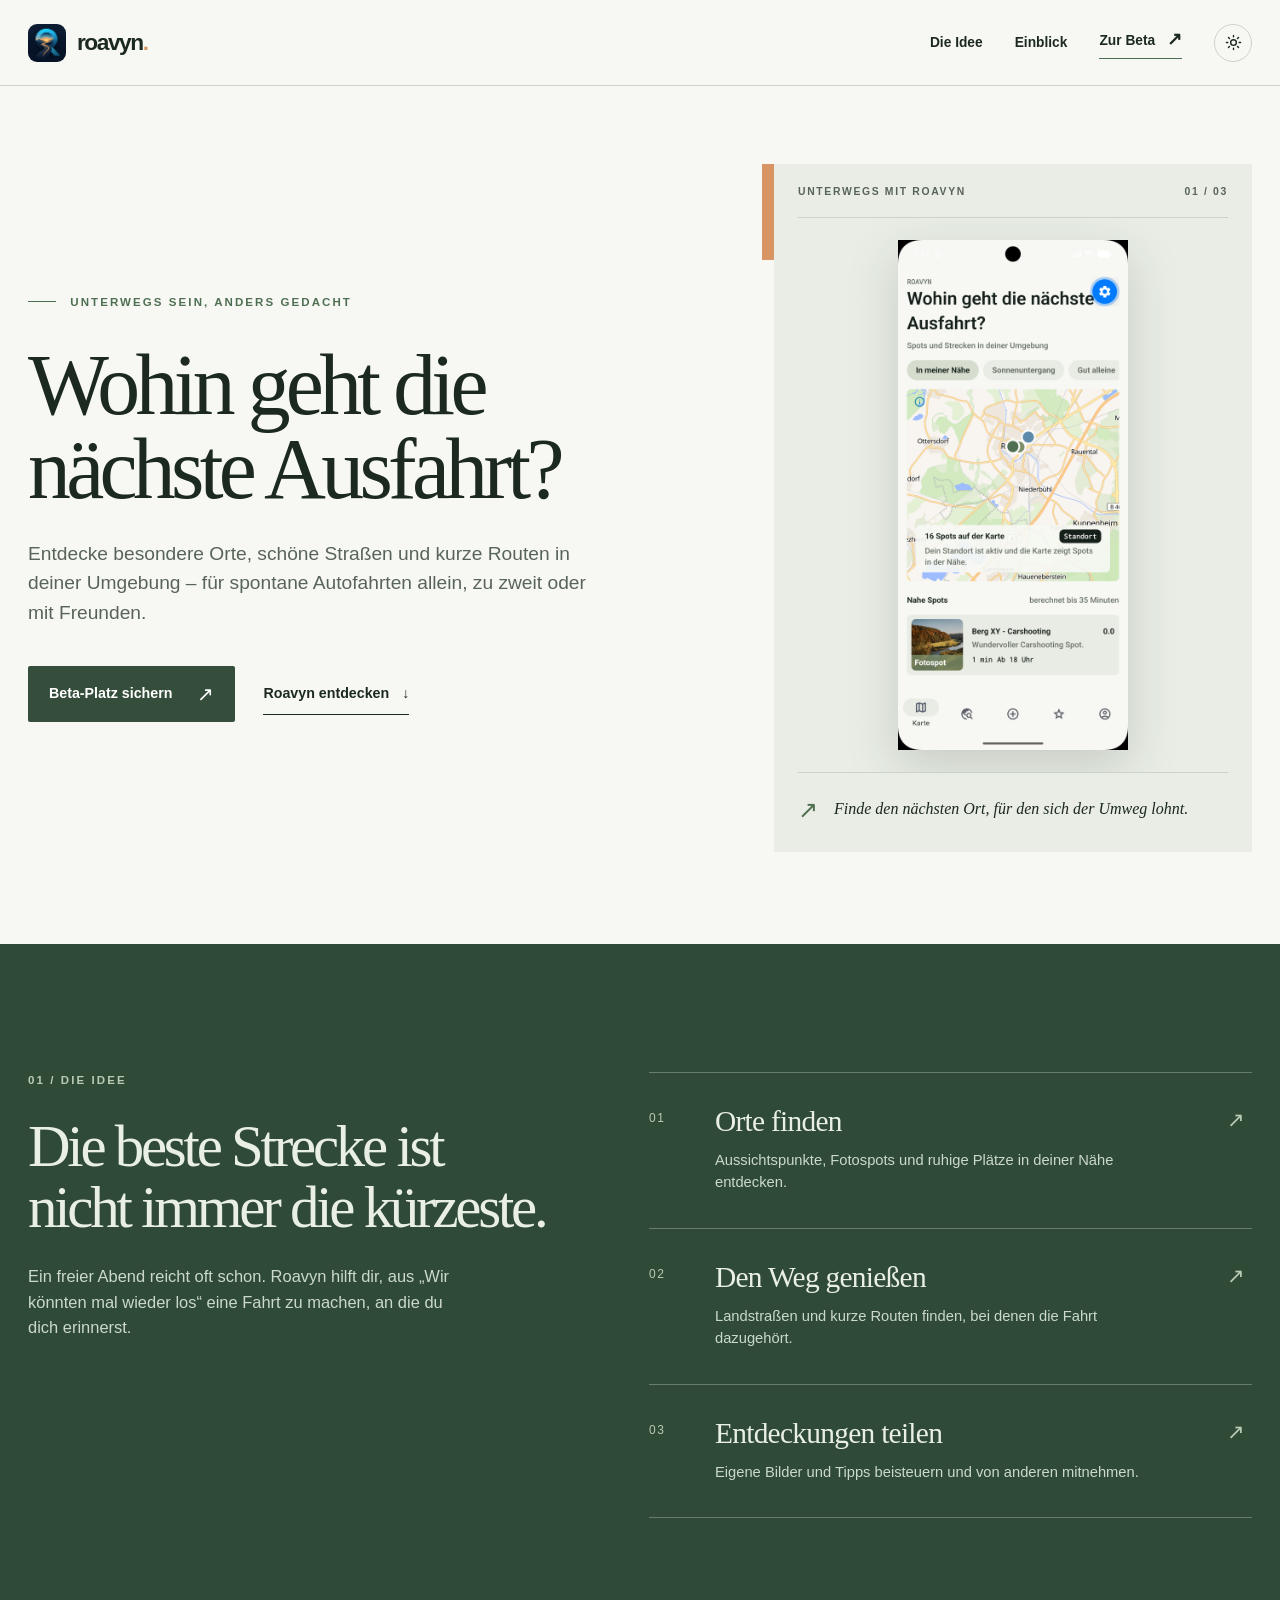
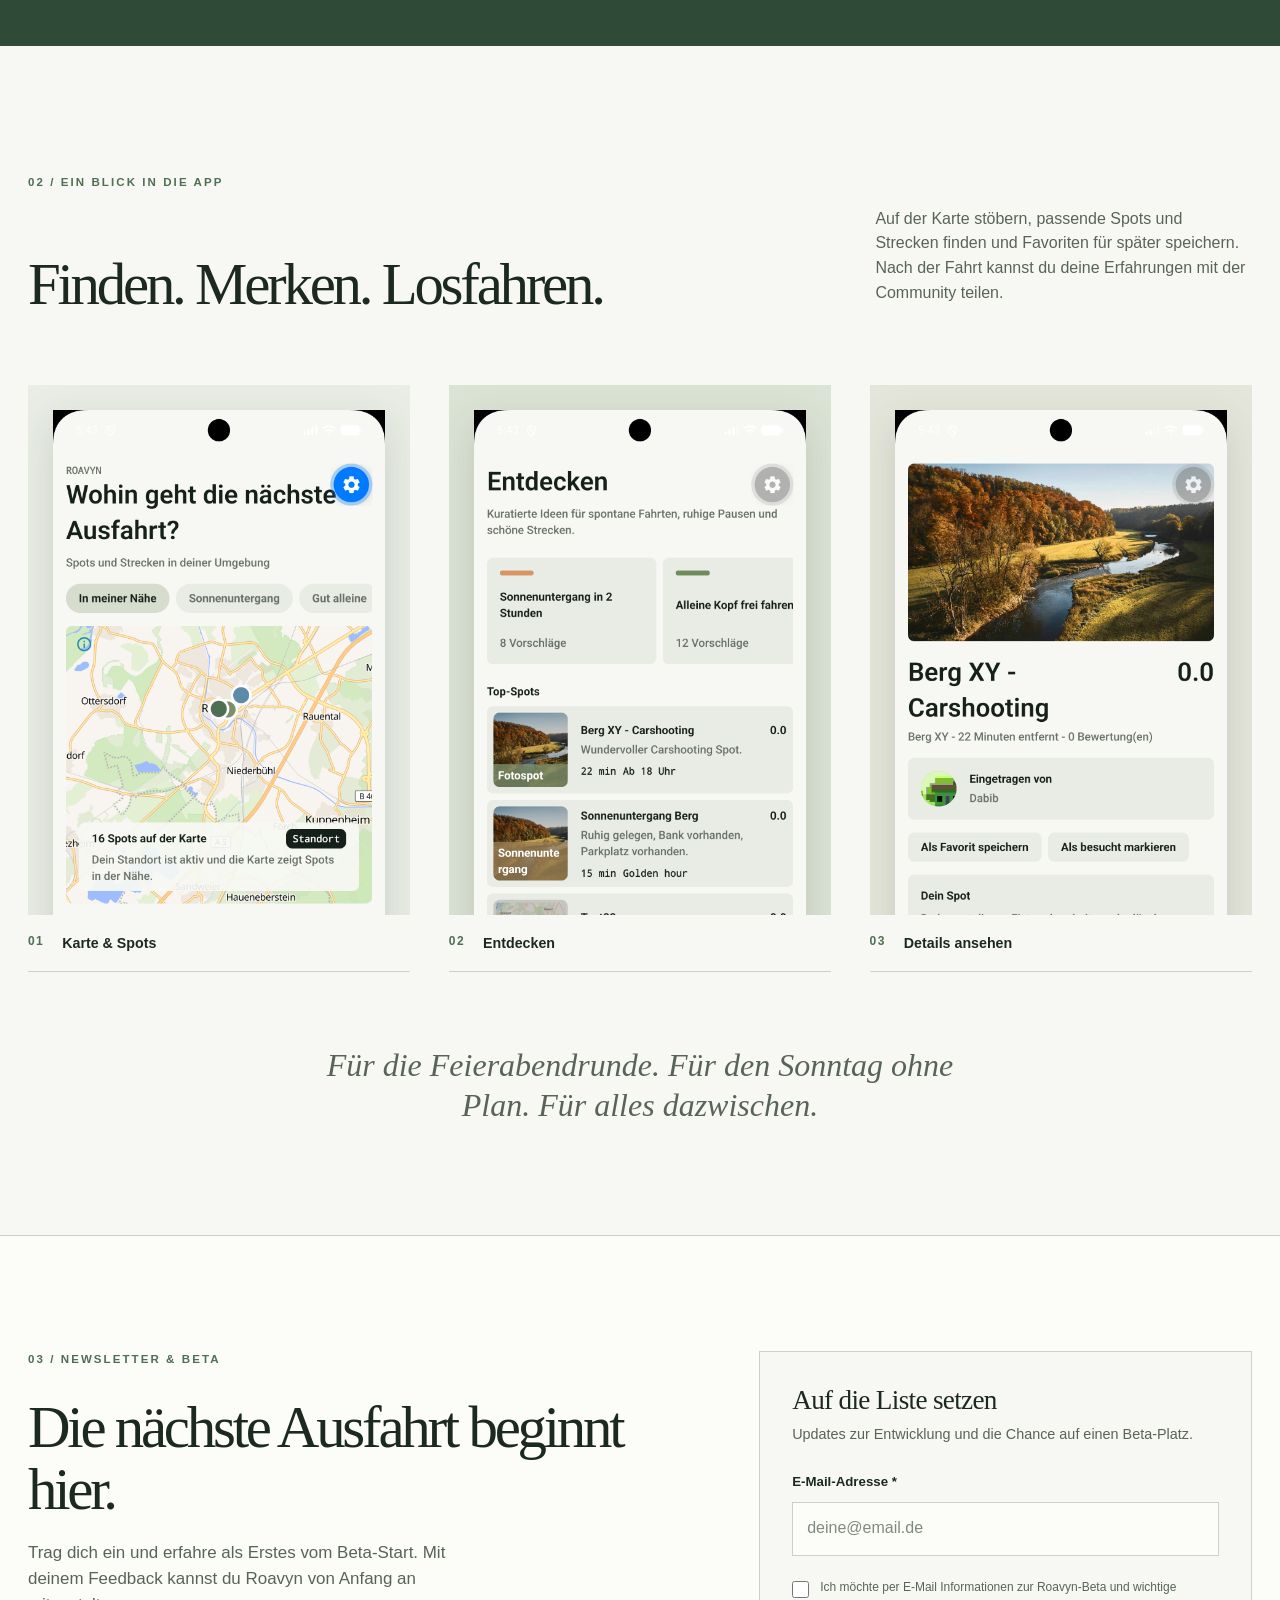
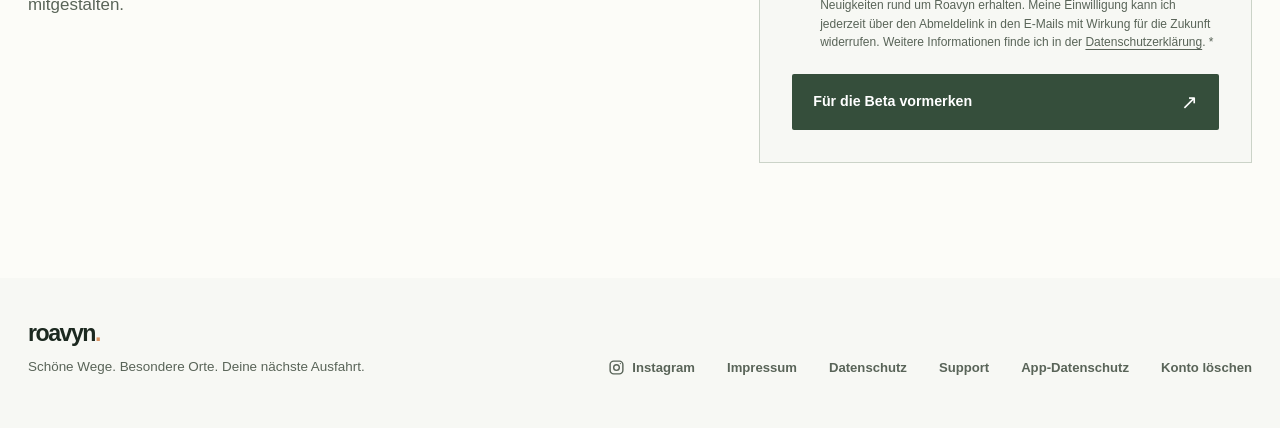
==== commit ca711787: "Publish public app support privacy and account deletion pages" ====
--- a/index.html
+++ b/index.html
@@ -5,6 +5,7 @@
     <meta name="viewport" content="width=device-width, initial-scale=1">
     <title>Roavyn – Schöne Autofahrten und versteckte Spots entdecken</title>
     <meta name="description" content="Entdecke mit Roavyn schöne Strecken, besondere Orte und versteckte Spots für deine nächste Autofahrt. Jetzt für Newsletter und Beta anmelden.">
+    <link rel="canonical" href="https://roavyn.de/">
     <meta name="theme-color" content="#F7F8F4">
     <meta property="og:title" content="Roavyn">
     <meta property="og:description" content="Entdecke schöne Autofahrten, besondere Strecken und versteckte Spots in deiner Umgebung.">
@@ -18,7 +19,7 @@
   </head>
   <body>
     <header class="site-header">
-      <a class="brand" href="index.html" aria-label="Roavyn Startseite">
+      <a class="brand" href="/" aria-label="Roavyn Startseite">
         <img src="assets/logo.png" alt="" width="38" height="38">
         <span>roavyn<span class="brand-period">.</span></span>
       </a>
@@ -113,11 +114,14 @@
     </main>
 
     <footer class="site-footer">
-      <div><a class="footer-brand" href="index.html">roavyn<span>.</span></a><p>Schöne Wege. Besondere Orte. Deine nächste Ausfahrt.</p></div>
+      <div><a class="footer-brand" href="/">roavyn<span>.</span></a><p>Schöne Wege. Besondere Orte. Deine nächste Ausfahrt.</p></div>
       <nav aria-label="Rechtliches">
         <a class="social-link" href="https://www.instagram.com/roavyn.de/" target="_blank" rel="noopener noreferrer" aria-label="Roavyn auf Instagram"><svg aria-hidden="true" viewBox="0 0 24 24" fill="none" stroke="currentColor" stroke-width="2"><rect x="3" y="3" width="18" height="18" rx="5"></rect><circle cx="12" cy="12" r="4"></circle><circle cx="17.5" cy="6.5" r="1" fill="currentColor" stroke="none"></circle></svg>Instagram</a>
         <a href="impressum.html">Impressum</a>
         <a href="datenschutz.html">Datenschutz</a>
+              <a href="/support/">Support</a>
+        <a href="/app-datenschutz/">App-Datenschutz</a>
+        <a href="/konto-loeschen/">Konto löschen</a>
       </nav>
     </footer>
   </body>
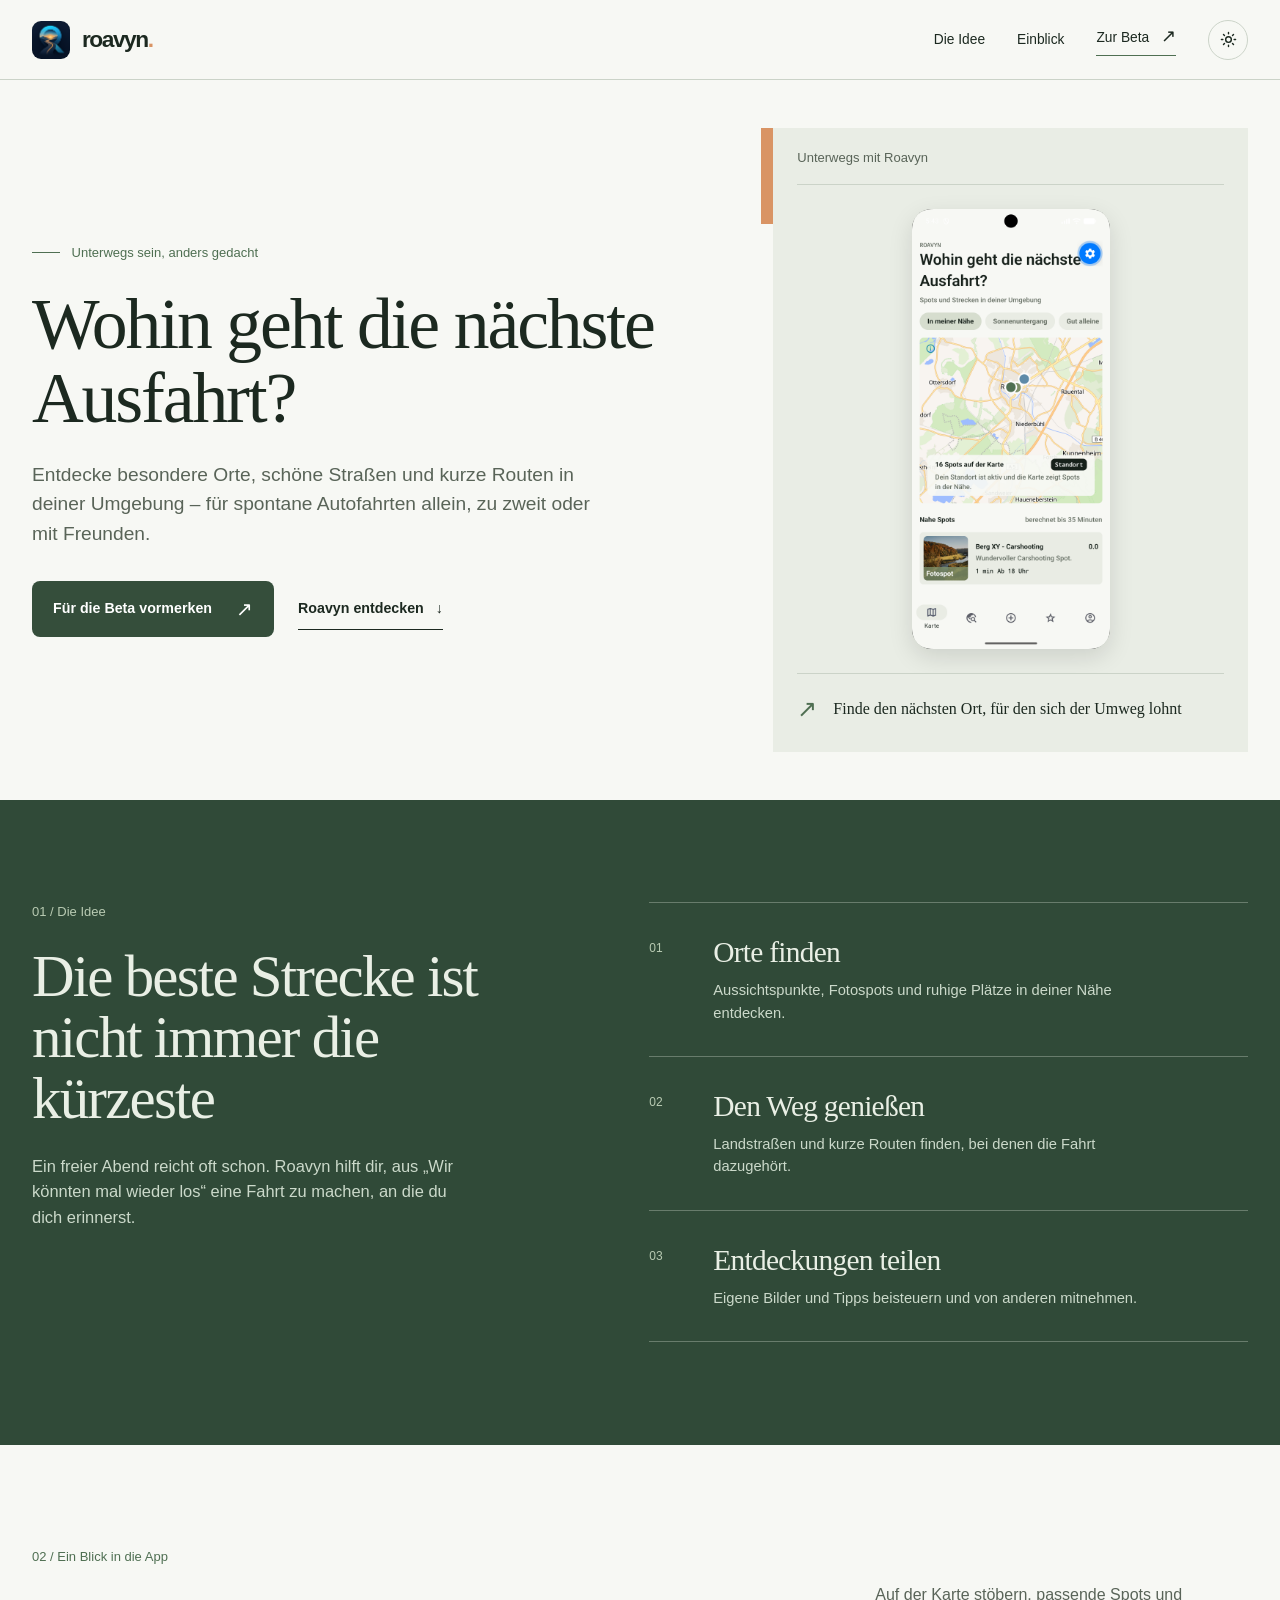
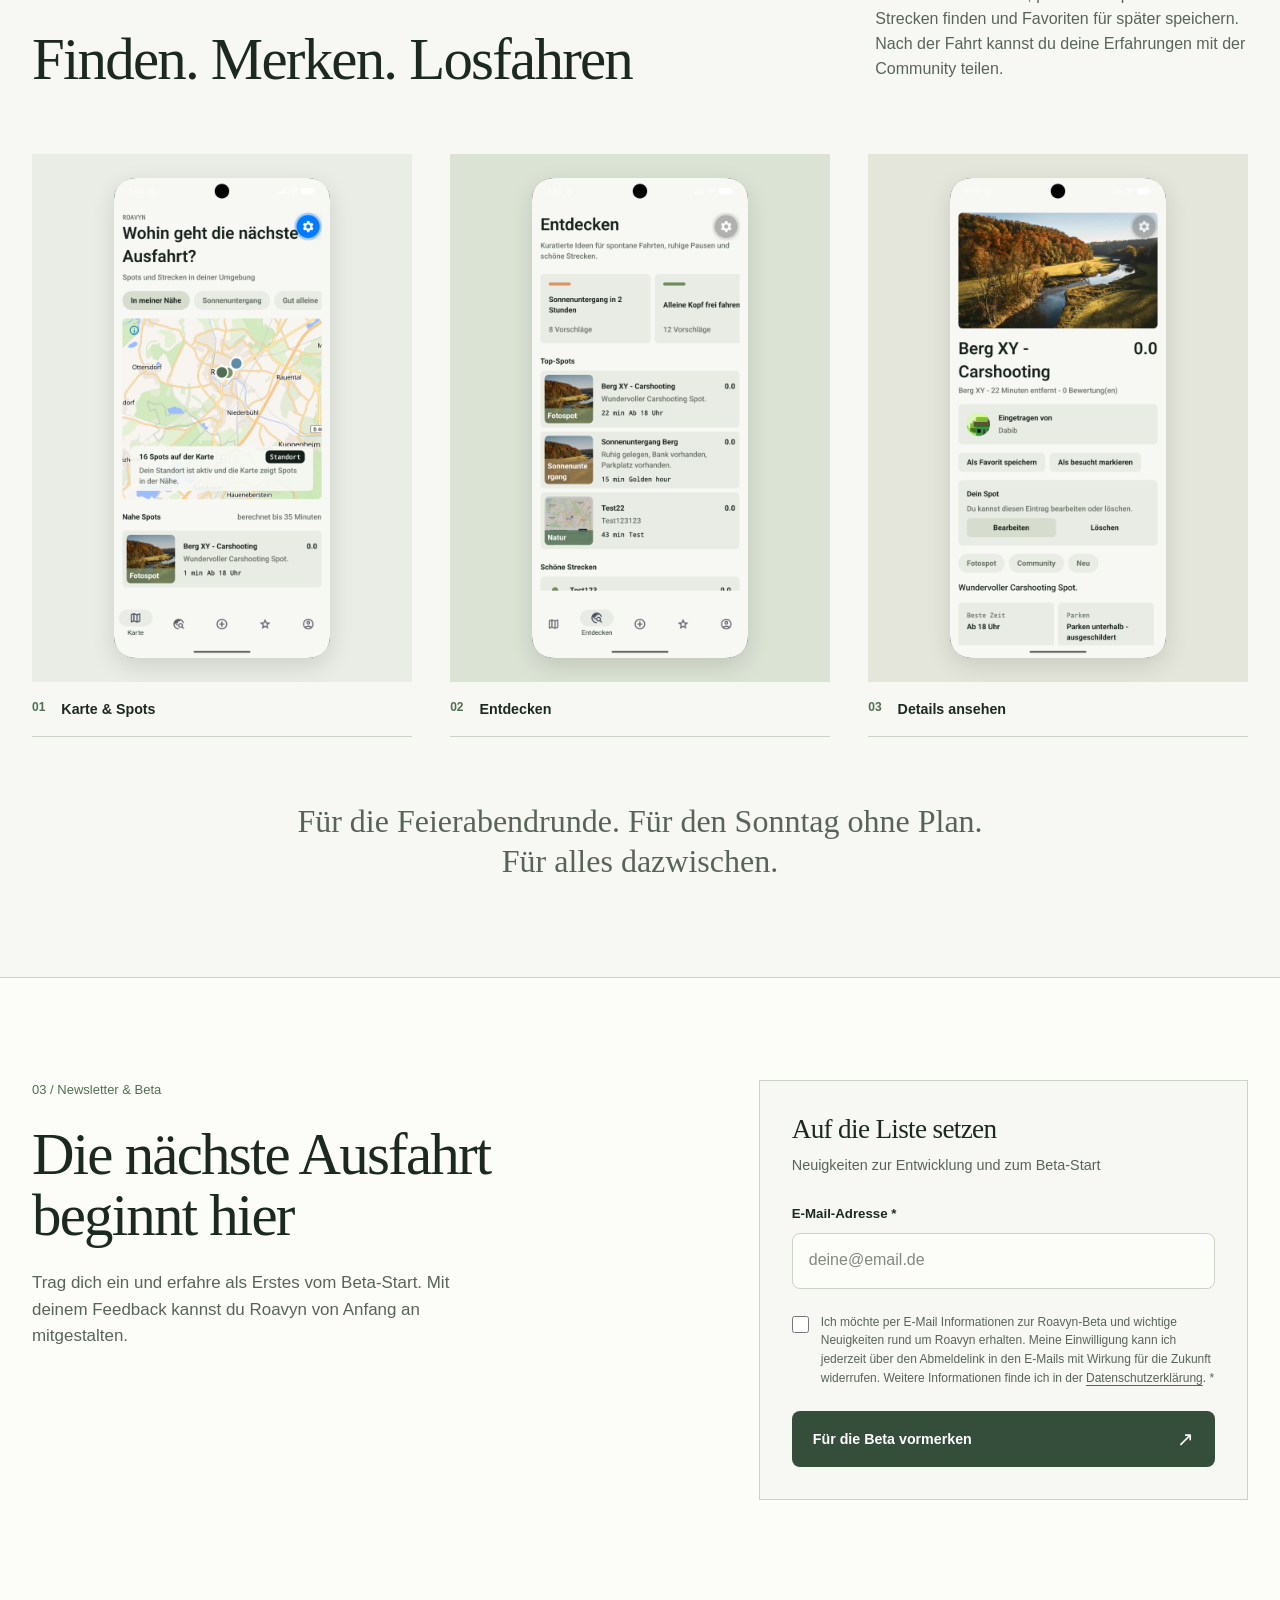
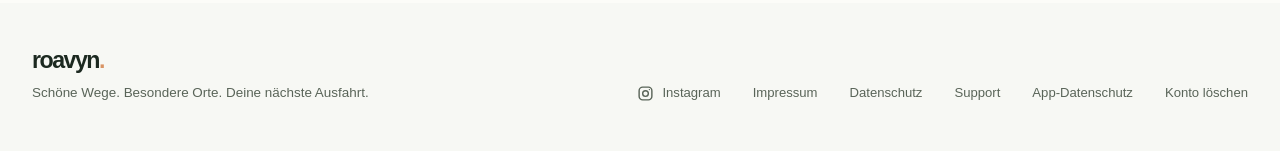
==== commit 5f96b42a: "Polish landing page layout and beta signup copy" ====
--- a/index.html
+++ b/index.html
@@ -41,40 +41,37 @@
           <h1 id="hero-title">Wohin geht die nächste Ausfahrt?</h1>
           <p class="lead">Entdecke besondere Orte, schöne Straßen und kurze Routen in deiner Umgebung – für spontane Autofahrten allein, zu zweit oder mit Freunden.</p>
           <div class="hero-actions">
-            <a class="button primary" href="#signup">Beta-Platz sichern <span aria-hidden="true">↗</span></a>
+            <a class="button primary" href="#signup">Für die Beta vormerken <span aria-hidden="true">↗</span></a>
             <a class="text-link" href="#idee">Roavyn entdecken <span aria-hidden="true">↓</span></a>
           </div>
         </div>
         <figure class="hero-visual">
-          <div class="hero-visual-top"><span>UNTERWEGS MIT ROAVYN</span><span>01 / 03</span></div>
+          <div class="hero-visual-top">Unterwegs mit Roavyn</div>
           <div class="hero-image-wrap">
             <img src="assets/screens/Screenshot-Home.png" alt="Roavyn Kartenansicht mit Spots in der Nähe" width="1080" height="2400">
           </div>
-          <figcaption><span class="caption-mark" aria-hidden="true">↗</span><span>Finde den nächsten Ort, für den sich der Umweg lohnt.</span></figcaption>
+          <figcaption><span class="caption-mark" aria-hidden="true">↗</span><span>Finde den nächsten Ort, für den sich der Umweg lohnt</span></figcaption>
         </figure>
       </section>
 
       <section class="band" id="idee" aria-labelledby="idea-title">
         <div class="section-intro">
           <p class="eyebrow">01 / Die Idee</p>
-          <h2 id="idea-title">Die beste Strecke ist nicht immer die kürzeste.</h2>
+          <h2 id="idea-title">Die beste Strecke ist nicht immer die kürzeste</h2>
           <p>Ein freier Abend reicht oft schon. Roavyn hilft dir, aus „Wir könnten mal wieder los“ eine Fahrt zu machen, an die du dich erinnerst.</p>
         </div>
         <div class="feature-list">
           <article class="feature-row">
             <span class="feature-number">01</span>
             <div><h3>Orte finden</h3><p>Aussichtspunkte, Fotospots und ruhige Plätze in deiner Nähe entdecken.</p></div>
-            <span class="feature-symbol" aria-hidden="true">↗</span>
           </article>
           <article class="feature-row">
             <span class="feature-number">02</span>
             <div><h3>Den Weg genießen</h3><p>Landstraßen und kurze Routen finden, bei denen die Fahrt dazugehört.</p></div>
-            <span class="feature-symbol" aria-hidden="true">↗</span>
           </article>
           <article class="feature-row">
             <span class="feature-number">03</span>
             <div><h3>Entdeckungen teilen</h3><p>Eigene Bilder und Tipps beisteuern und von anderen mitnehmen.</p></div>
-            <span class="feature-symbol" aria-hidden="true">↗</span>
           </article>
         </div>
       </section>
@@ -82,7 +79,7 @@
       <section class="preview-section" id="einblick" aria-labelledby="preview-title">
         <div class="preview-heading">
           <p class="eyebrow">02 / Ein Blick in die App</p>
-          <h2 id="preview-title">Finden. Merken. Losfahren.</h2>
+          <h2 id="preview-title">Finden. Merken. Losfahren</h2>
           <p>Auf der Karte stöbern, passende Spots und Strecken finden und Favoriten für später speichern. Nach der Fahrt kannst du deine Erfahrungen mit der Community teilen.</p>
         </div>
         <div class="screen-gallery" tabindex="0" aria-label="App-Ansichten, auf kleinen Bildschirmen horizontal scrollen">
@@ -97,12 +94,12 @@
       <section class="signup-section" id="signup" aria-labelledby="signup-title">
         <div class="signup-copy">
           <p class="eyebrow">03 / Newsletter &amp; Beta</p>
-          <h2 id="signup-title">Die nächste Ausfahrt beginnt hier.</h2>
+          <h2 id="signup-title">Die nächste Ausfahrt beginnt hier</h2>
           <p>Trag dich ein und erfahre als Erstes vom Beta-Start. Mit deinem Feedback kannst du Roavyn von Anfang an mitgestalten.</p>
         </div>
         <form class="signup-form cr-roavyn-form" method="post" action="https://flow.cleverreach.com/fl/9c50e193-2854-4dfb-af61-c54cad34aaca/confirm" target="_blank">
           <input type="text" tabindex="-1" autocomplete="off" class="cr-nope" name="email_confirm" aria-hidden="true">
-          <div class="cr-text"><h3>Auf die Liste setzen</h3><p>Updates zur Entwicklung und die Chance auf einen Beta-Platz.</p></div>
+          <div class="cr-text"><h3>Auf die Liste setzen</h3><p>Neuigkeiten zur Entwicklung und zum Beta-Start</p></div>
           <div class="field"><label class="required" for="roavyn-email">E-Mail-Adresse</label><input id="roavyn-email" type="email" name="email" autocomplete="email" placeholder="deine@email.de" required></div>
           <div class="cr-consent-wrapper">
             <input id="roavyn-consent" type="checkbox" name="tags[]" value="accept" required>
@@ -119,7 +116,7 @@
         <a class="social-link" href="https://www.instagram.com/roavyn.de/" target="_blank" rel="noopener noreferrer" aria-label="Roavyn auf Instagram"><svg aria-hidden="true" viewBox="0 0 24 24" fill="none" stroke="currentColor" stroke-width="2"><rect x="3" y="3" width="18" height="18" rx="5"></rect><circle cx="12" cy="12" r="4"></circle><circle cx="17.5" cy="6.5" r="1" fill="currentColor" stroke="none"></circle></svg>Instagram</a>
         <a href="impressum.html">Impressum</a>
         <a href="datenschutz.html">Datenschutz</a>
-              <a href="/support/">Support</a>
+        <a href="/support/">Support</a>
         <a href="/app-datenschutz/">App-Datenschutz</a>
         <a href="/konto-loeschen/">Konto löschen</a>
       </nav>
--- a/styles.css
+++ b/styles.css
@@ -32,7 +32,7 @@
 }
 
 * { box-sizing: border-box; }
-html { scroll-behavior: smooth; }
+html { scroll-behavior: smooth; scroll-padding-top: 112px; }
 body {
   min-width: 320px;
   margin: 0;
@@ -61,18 +61,18 @@
   justify-content: space-between;
   gap: 24px;
   width: 100%;
-  min-height: 86px;
-  padding: 15px max(28px, calc((100% - var(--content)) / 2));
+  min-height: 80px;
+  padding: 16px max(32px, calc((100% - var(--content)) / 2));
   border-bottom: 1px solid var(--line);
   background: var(--header-background);
 }
 .brand {
   display: inline-flex;
   align-items: center;
-  gap: 11px;
+  gap: 12px;
   color: var(--text);
   font-size: 1.42rem;
-  font-weight: 750;
+  font-weight: 600;
   letter-spacing: -.065em;
   line-height: 1;
 }
@@ -81,9 +81,9 @@
 .nav, .site-footer nav {
   display: flex;
   align-items: center;
-  gap: clamp(18px, 2.5vw, 34px);
+  gap: clamp(16px, 2.5vw, 32px);
   font-size: .86rem;
-  font-weight: 650;
+  font-weight: 500;
 }
 .nav a, .site-footer a { transition: color .16s ease; }
 .nav a:hover, .site-footer a:hover { color: var(--forest); }
@@ -95,8 +95,8 @@
   display: grid;
   flex: 0 0 auto;
   place-items: center;
-  width: 38px;
-  height: 38px;
+  width: 40px;
+  height: 40px;
   padding: 0;
   border: 1px solid var(--line);
   border-radius: 50%;
@@ -116,22 +116,20 @@
 
 .eyebrow {
   color: var(--forest);
-  font-size: .72rem;
-  font-weight: 750;
-  letter-spacing: .18em;
+  font-size: .8125rem;
+  font-weight: 500;
   line-height: 1.5;
-  text-transform: uppercase;
 }
 .eyebrow-line {
   display: inline-block;
   width: 28px;
   height: 1px;
-  margin: 0 9px 4px 0;
+  margin: 0 8px 4px 0;
   background: currentColor;
 }
 h1, h2, h3 { font-weight: 500; }
-h1, h2 { font-family: Georgia, "Times New Roman", serif; letter-spacing: -.055em; }
-h1 { font-size: clamp(4rem, 6.7vw, 7.7rem); line-height: .98; }
+h1, h2 { font-family: Georgia, "Times New Roman", serif; letter-spacing: -.03em; }
+h1 { font-size: clamp(3.5rem, 5.6vw, 5.5rem); line-height: 1.04; }
 h2 { font-size: clamp(2.7rem, 4.6vw, 5.25rem); line-height: 1.04; }
 h3 { font-size: 1.35rem; letter-spacing: -.025em; line-height: 1.2; }
 
@@ -140,26 +138,26 @@
   grid-template-columns: minmax(0, 1.12fr) minmax(360px, .8fr);
   align-items: center;
   gap: clamp(40px, 6vw, 96px);
-  width: min(calc(100% - 56px), var(--content));
-  min-height: min(830px, calc(100svh - 86px));
+  width: min(calc(100% - 64px), var(--content));
+  min-height: min(720px, calc(100svh - 80px));
   margin: 0 auto;
-  padding: 78px 0 92px;
+  padding: 40px 0;
 }
 .hero-copy { align-self: center; }
-.hero-copy h1 { max-width: 850px; margin: 32px 0 27px; }
+.hero-copy h1 { max-width: 850px; margin: 24px 0; }
 .lead { max-width: 560px; color: var(--text-secondary); font-size: clamp(1.12rem, 1.5vw, 1.4rem); line-height: 1.55; }
-.hero-actions { display: flex; align-items: center; flex-wrap: wrap; gap: 28px; margin-top: 38px; }
+.hero-actions { display: flex; align-items: center; flex-wrap: wrap; gap: 24px; margin-top: 32px; }
 .button {
   display: inline-flex;
   align-items: center;
   justify-content: space-between;
-  gap: 25px;
+  gap: 24px;
   min-height: 56px;
-  padding: 13px 20px;
+  padding: 12px 20px;
   border: 1px solid transparent;
-  border-radius: 2px;
+  border-radius: 8px;
   font-size: .89rem;
-  font-weight: 700;
+  font-weight: 600;
   line-height: 1.2;
   transition: background .16s ease, color .16s ease, border-color .16s ease;
 }
@@ -173,19 +171,19 @@
 .text-link {
   display: inline-flex;
   align-items: center;
-  gap: 13px;
+  gap: 12px;
   padding: 10px 0;
   border-bottom: 1px solid var(--text);
   font-size: .89rem;
-  font-weight: 700;
+  font-weight: 600;
 }
 .text-link:hover { color: var(--forest); border-color: var(--forest); }
 .hero-visual {
   position: relative;
-  align-self: stretch;
+  align-self: center;
   display: flex;
   flex-direction: column;
-  min-height: 600px;
+  min-height: 0;
   padding: 20px 24px 24px;
   background: var(--surface);
 }
@@ -202,12 +200,11 @@
   display: flex;
   justify-content: space-between;
   gap: 20px;
-  padding-bottom: 17px;
+  padding-bottom: 16px;
   border-bottom: 1px solid var(--line);
   color: var(--text-secondary);
-  font-size: .65rem;
-  font-weight: 750;
-  letter-spacing: .16em;
+  font-size: .8125rem;
+  font-weight: 500;
 }
 .hero-image-wrap {
   display: flex;
@@ -215,75 +212,76 @@
   align-items: center;
   justify-content: center;
   min-height: 0;
-  padding: 22px 12px;
+  padding: 24px 12px;
   overflow: hidden;
 }
 .hero-image-wrap img {
-  width: 100%;
-  height: 510px;
+  width: auto;
+  height: clamp(320px, 50svh, 440px);
   object-fit: contain;
-  filter: drop-shadow(0 16px 25px rgba(20, 34, 23, .16));
+  border-radius: 10% / 4.5%;
+  box-shadow: 0 8px 24px rgba(0, 0, 0, .12);
 }
 .hero-visual figcaption {
   display: flex;
   align-items: center;
   gap: 16px;
-  padding-top: 18px;
+  padding-top: 16px;
   border-top: 1px solid var(--line);
   font-family: Georgia, "Times New Roman", serif;
   font-size: 1rem;
-  font-style: italic;
 }
 .caption-mark { color: var(--forest); font-family: "Segoe UI", Arial, sans-serif; font-size: 1.5rem; font-style: normal; }
 
 .band {
   display: grid;
   grid-template-columns: minmax(0, .86fr) minmax(0, 1fr);
-  gap: clamp(50px, 8vw, 130px);
-  padding: clamp(84px, 10vw, 148px) max(28px, calc((100% - var(--content)) / 2));
+  gap: clamp(48px, 8vw, 128px);
+  padding: clamp(80px, 8vw, 128px) max(32px, calc((100% - var(--content)) / 2));
   color: var(--forest-ink);
   background: #304a38;
 }
 :root[data-theme='dark'] .band { background: #263b2d; }
 .band .eyebrow { color: #b9cbb3; }
-.section-intro h2 { max-width: 640px; margin: 26px 0; }
+.section-intro h2 { max-width: 640px; margin: 24px 0; }
 .section-intro > p:last-child { max-width: 440px; color: #cbd9ca; font-size: 1.03rem; }
 .feature-list { border-top: 1px solid rgba(230, 239, 228, .3); }
 .feature-row {
   display: grid;
-  grid-template-columns: 48px minmax(0, 1fr) 25px;
-  gap: 18px;
+  grid-template-columns: 48px minmax(0, 1fr);
+  gap: 16px;
   align-items: start;
-  padding: 31px 0 34px;
+  padding: 32px 0;
   border-bottom: 1px solid rgba(230, 239, 228, .3);
 }
-.feature-number { padding-top: 5px; color: #b9cbb3; font-size: .75rem; letter-spacing: .13em; }
+.feature-number { padding-top: 4px; color: #b9cbb3; font-size: .75rem; font-variant-numeric: tabular-nums; }
 .feature-row h3 { font-family: Georgia, "Times New Roman", serif; font-size: clamp(1.55rem, 2.3vw, 2.05rem); }
-.feature-row p { max-width: 430px; margin-top: 9px; color: #cbd9ca; font-size: .92rem; }
-.feature-symbol { color: #b9cbb3; font-size: 1.3rem; }
+.feature-row p { max-width: 430px; margin-top: 8px; color: #cbd9ca; font-size: .92rem; }
 
 .preview-section {
-  width: min(calc(100% - 56px), var(--content));
+  width: min(calc(100% - 64px), var(--content));
   margin: 0 auto;
-  padding: clamp(85px, 10vw, 150px) 0 110px;
-}
-.preview-heading { display: grid; grid-template-columns: minmax(0, 1.15fr) minmax(0, .55fr); gap: 15px 60px; align-items: end; }
+  padding: clamp(80px, 8vw, 128px) 0 96px;
+}
+.preview-heading { display: grid; grid-template-columns: minmax(0, 1.15fr) minmax(0, .55fr); gap: 16px 64px; align-items: end; }
 .preview-heading .eyebrow { grid-column: 1 / -1; }
 .preview-heading h2 { max-width: 850px; }
-.preview-heading > p:last-child { max-width: 370px; padding-bottom: 9px; color: var(--text-secondary); }
+.preview-heading > p:last-child { max-width: 370px; padding-bottom: 8px; color: var(--text-secondary); }
 .screen-gallery {
   display: grid;
   grid-template-columns: repeat(3, minmax(0, 1fr));
-  gap: clamp(15px, 3vw, 42px);
-  margin-top: 70px;
+  gap: clamp(16px, 3vw, 40px);
+  margin-top: 64px;
 }
 .screen-gallery:focus-visible { outline: 2px solid var(--focus-ring); outline-offset: 4px; }
 .screen-item { min-width: 0; }
 .screen-image {
   display: grid;
   place-items: center;
-  height: clamp(320px, 44vw, 530px);
-  padding: 25px;
+  grid-template-rows: minmax(0, 1fr);
+  grid-template-columns: minmax(0, 1fr);
+  height: clamp(320px, 44vw, 528px);
+  padding: 24px;
   overflow: hidden;
   background: var(--surface);
 }
@@ -291,28 +289,31 @@
 .screen-item:nth-child(3) .screen-image { background: #e5e6db; }
 :root[data-theme='dark'] .screen-item:nth-child(3) .screen-image { background: #354035; }
 .screen-image img {
-  width: 100%;
-  height: 100%;
-  object-fit: contain;
-  filter: drop-shadow(0 14px 20px rgba(20, 34, 23, .14));
+  width: auto;
+  height: auto;
+  max-width: 100%;
+  max-height: 100%;
+  min-width: 0;
+  min-height: 0;
+  border-radius: 10% / 4.5%;
+  box-shadow: 0 8px 24px rgba(0, 0, 0, .12);
 }
 .screen-item figcaption {
   display: flex;
-  gap: 18px;
-  padding: 17px 0;
+  gap: 16px;
+  padding: 16px 0;
   border-bottom: 1px solid var(--line);
   font-size: .89rem;
-  font-weight: 700;
-}
-.screen-item figcaption span { color: var(--forest); font-size: .75rem; letter-spacing: .12em; }
+  font-weight: 600;
+}
+.screen-item figcaption span { color: var(--forest); font-size: .75rem; font-variant-numeric: tabular-nums; }
 .gallery-hint { display: none; }
 .preview-footnote {
   max-width: 700px;
-  margin: 73px auto 0;
+  margin: 64px auto 0;
   color: var(--text-secondary);
   font-family: Georgia, "Times New Roman", serif;
   font-size: clamp(1.5rem, 2.5vw, 2.35rem);
-  font-style: italic;
   line-height: 1.25;
   text-align: center;
 }
@@ -320,39 +321,39 @@
 .signup-section {
   display: grid;
   grid-template-columns: minmax(0, 1fr) minmax(320px, .8fr);
-  gap: clamp(48px, 9vw, 140px);
+  gap: clamp(48px, 9vw, 128px);
   align-items: start;
-  padding: clamp(85px, 9vw, 135px) max(28px, calc((100% - var(--content)) / 2));
+  padding: clamp(80px, 8vw, 128px) max(32px, calc((100% - var(--content)) / 2));
   border-top: 1px solid var(--line);
   background: var(--paper);
 }
-.signup-copy h2 { max-width: 600px; margin: 29px 0 20px; }
+.signup-copy h2 { max-width: 600px; margin: 24px 0; }
 .signup-copy > p:last-child { max-width: 460px; color: var(--text-secondary); font-size: 1.06rem; }
 .signup-form {
   display: grid;
-  gap: 22px;
+  gap: 24px;
   padding: 32px;
   border: 1px solid var(--line);
   background: var(--background);
 }
-.cr-text { display: grid; gap: 6px; padding-bottom: 5px; }
+.cr-text { display: grid; gap: 8px; padding-bottom: 4px; }
 .cr-text h3 { font-family: Georgia, "Times New Roman", serif; font-size: 1.7rem; }
 .cr-text p { color: var(--text-secondary); font-size: .9rem; }
 .cr-nope { display: none !important; }
-.field { display: grid; gap: 9px; }
-label { font-size: .83rem; font-weight: 700; }
+.field { display: grid; gap: 8px; }
+label { font-size: .83rem; font-weight: 600; }
 label.required::after { content: " *"; }
 input[type='text'], input[type='email'] {
   width: 100%;
-  min-height: 54px;
-  padding: 10px 14px;
+  min-height: 56px;
+  padding: 12px 16px;
   border: 1px solid var(--line);
-  border-radius: 0;
+  border-radius: 8px;
   color: var(--text);
   background: var(--paper);
 }
 input::placeholder { color: var(--text-secondary); opacity: .75; }
-.cr-consent-wrapper { display: flex; align-items: flex-start; gap: 11px; }
+.cr-consent-wrapper { display: flex; align-items: flex-start; gap: 12px; }
 .cr-consent-wrapper input { flex: 0 0 auto; width: 17px; height: 17px; margin: 3px 0 0; accent-color: #4f6f52; }
 .cr-consent-required { color: var(--text-secondary); font-size: .75rem; font-weight: 400; line-height: 1.55; }
 .cr-consent-required::after { content: " *"; }
@@ -363,90 +364,89 @@
   display: flex;
   justify-content: space-between;
   align-items: end;
-  gap: 30px;
-  width: min(calc(100% - 56px), var(--content));
+  gap: 32px;
+  width: min(calc(100% - 64px), var(--content));
   margin: 0 auto;
-  padding: 38px 0 50px;
-}
-.footer-brand { font-size: 1.45rem; font-weight: 750; letter-spacing: -.065em; }
-.site-footer p { margin-top: 5px; color: var(--text-secondary); font-size: .84rem; }
+  padding: 40px 0 48px;
+}
+.footer-brand { font-size: 1.45rem; font-weight: 600; letter-spacing: -.065em; }
+.site-footer p { margin-top: 4px; color: var(--text-secondary); font-size: .84rem; }
 .site-footer nav { flex-wrap: wrap; color: var(--text-secondary); font-size: .82rem; }
-.social-link { display: inline-flex; align-items: center; gap: 7px; }
+.social-link { display: inline-flex; align-items: center; gap: 8px; }
 .social-link svg { width: 17px; height: 17px; }
 
 .legal-page { width: min(calc(100% - 56px), 900px); min-height: calc(100vh - 210px); margin: 0 auto; padding: 95px 0 115px; }
-.legal-content { display: grid; gap: 35px; }
+.legal-content { display: grid; gap: 32px; }
 .legal-content h1 { margin: 6px 0 0; font-size: clamp(3.1rem, 6vw, 5.8rem); }
 .legal-content .muted { margin-top: -25px; font-size: .86rem; }
 .legal-content section { display: grid; gap: 10px; padding-top: 27px; border-top: 1px solid var(--line); }
-.legal-content h2 { font-family: "Segoe UI", Arial, sans-serif; font-size: 1.15rem; font-weight: 700; letter-spacing: -.025em; }
+.legal-content h2 { font-family: "Segoe UI", Arial, sans-serif; font-size: 1.15rem; font-weight: 600; letter-spacing: -.025em; }
 .legal-content p { max-width: 780px; color: var(--text-secondary); }
-.not-found { display: grid; align-content: center; justify-items: start; gap: 18px; width: min(calc(100% - 48px), 700px); min-height: 100svh; margin: 0 auto; }
+.not-found { display: grid; align-content: center; justify-items: start; gap: 16px; width: min(calc(100% - 48px), 700px); min-height: 100svh; margin: 0 auto; }
 .not-found h1 { font-size: clamp(3rem, 7vw, 6rem); }
 .not-found p:not(.eyebrow) { color: var(--text-secondary); }
 .not-found .button { margin-top: 14px; }
 
 @media (max-width: 1050px) {
-  .hero { grid-template-columns: minmax(0, 1fr) minmax(300px, .75fr); gap: 35px; }
-  .hero-visual { min-height: 520px; }
-  .hero-image-wrap img { height: 430px; }
-  .band { gap: 55px; }
+  .hero { grid-template-columns: minmax(0, 1fr) minmax(300px, .75fr); gap: 32px; }
+  .band { gap: 56px; }
 }
 @media (max-width: 780px) {
-  .site-header { min-height: 75px; padding: 12px 24px; }
-  .hero { grid-template-columns: 1fr; min-height: 0; padding: 65px 0 80px; }
+  .site-header { min-height: 72px; padding: 12px 24px; }
+  .hero { grid-template-columns: 1fr; min-height: 0; padding: 48px 0 80px; }
   .hero-copy h1 { max-width: 700px; }
   .hero-visual { min-height: 0; max-width: 540px; width: 100%; justify-self: center; }
-  .hero-image-wrap img { height: 480px; }
+  .hero-image-wrap img { height: 440px; }
   .band, .signup-section { grid-template-columns: 1fr; }
   .section-intro h2 { max-width: 720px; }
   .preview-heading { grid-template-columns: 1fr; }
   .preview-heading .eyebrow { grid-column: 1; }
   .preview-heading > p:last-child { max-width: 600px; }
-  .screen-gallery { gap: 14px; }
-  .screen-image { padding: 15px; }
+  .screen-gallery { gap: 16px; }
+  .screen-image { padding: 16px; }
   .signup-form { max-width: 600px; }
 }
 @media (max-width: 600px) {
-  .site-header { flex-wrap: wrap; gap: 12px; padding: 11px 18px; }
+  html { scroll-padding-top: 144px; }
+  .site-header { flex-wrap: wrap; gap: 12px; padding: 12px 20px; }
   .brand { font-size: 1.25rem; }
   .brand img { width: 32px; height: 32px; }
-  .nav { width: 100%; justify-content: space-between; gap: 9px; font-size: .75rem; }
+  .nav { width: 100%; justify-content: space-between; gap: 8px; font-size: .75rem; }
   .nav .theme-toggle { width: 34px; height: 34px; }
-  .hero, .preview-section, .site-footer { width: calc(100% - 36px); }
-  .hero { gap: 46px; padding: 53px 0 70px; }
-  .hero-copy h1 { margin: 23px 0; font-size: clamp(3.45rem, 13vw, 5.2rem); }
+  .hero, .preview-section, .site-footer { width: calc(100% - 40px); }
+  .hero { gap: 48px; padding: 40px 0 64px; }
+  .hero-copy h1 { margin: 24px 0; font-size: clamp(2.75rem, 11vw, 3.5rem); }
   .lead { font-size: 1.05rem; }
-  .hero-actions { gap: 20px; margin-top: 29px; }
-  .hero-visual { padding: 17px; }
-  .hero-visual::before { left: -7px; width: 7px; }
+  .hero-actions { gap: 20px; margin-top: 24px; }
+  .hero-visual { padding: 16px; }
+  .hero-visual::before { left: -4px; width: 4px; }
   .hero-image-wrap { padding: 20px; }
-  .hero-image-wrap img { height: 410px; }
-  .band, .signup-section { padding: 75px 18px; }
+  .hero-image-wrap img { height: 400px; max-width: 100%; }
+  .band, .signup-section { padding: 64px 20px; }
   .section-intro h2, .signup-copy h2 { margin: 20px 0; }
-  .feature-row { grid-template-columns: 34px minmax(0, 1fr) 18px; gap: 10px; }
+  .feature-row { grid-template-columns: 32px minmax(0, 1fr); gap: 12px; }
   .feature-row p { font-size: .86rem; }
-  .preview-section { padding: 77px 0 80px; }
+  .preview-section { padding: 64px 0 80px; }
   .screen-gallery {
     display: flex;
-    gap: 14px;
-    margin-top: 38px;
-    padding-bottom: 10px;
+    gap: 16px;
+    margin-top: 40px;
+    padding-bottom: 12px;
     overflow-x: auto;
     scroll-snap-type: x mandatory;
     scrollbar-color: var(--forest) var(--surface);
     scrollbar-width: thin;
   }
   .screen-item { flex: 0 0 min(72vw, 280px); scroll-snap-align: start; }
-  .screen-image { height: min(118vw, 490px); padding: 18px; }
+  .screen-image { height: min(118vw, 488px); padding: 16px; }
   .screen-item figcaption { font-size: .82rem; }
   .gallery-hint { display: flex; justify-content: space-between; gap: 12px; margin-top: 8px; color: var(--text-secondary); font-size: .78rem; }
   .gallery-hint span { color: var(--forest); font-size: 1.1rem; }
-  .preview-footnote { margin-top: 55px; }
+  .preview-footnote { margin-top: 48px; }
   .signup-form { padding: 20px; }
-  .site-footer { flex-direction: column; align-items: start; padding: 33px 0 45px; }
-  .site-footer nav { gap: 18px; }
-  .legal-page { width: calc(100% - 36px); padding: 70px 0 85px; }
+  .site-footer { flex-direction: column; align-items: start; padding: 32px 0 48px; }
+  .site-footer nav { gap: 16px; }
+  .legal-page { width: calc(100% - 40px); padding: 70px 0 85px; }
 }
 @media (prefers-reduced-motion: reduce) {
   html { scroll-behavior: auto; }
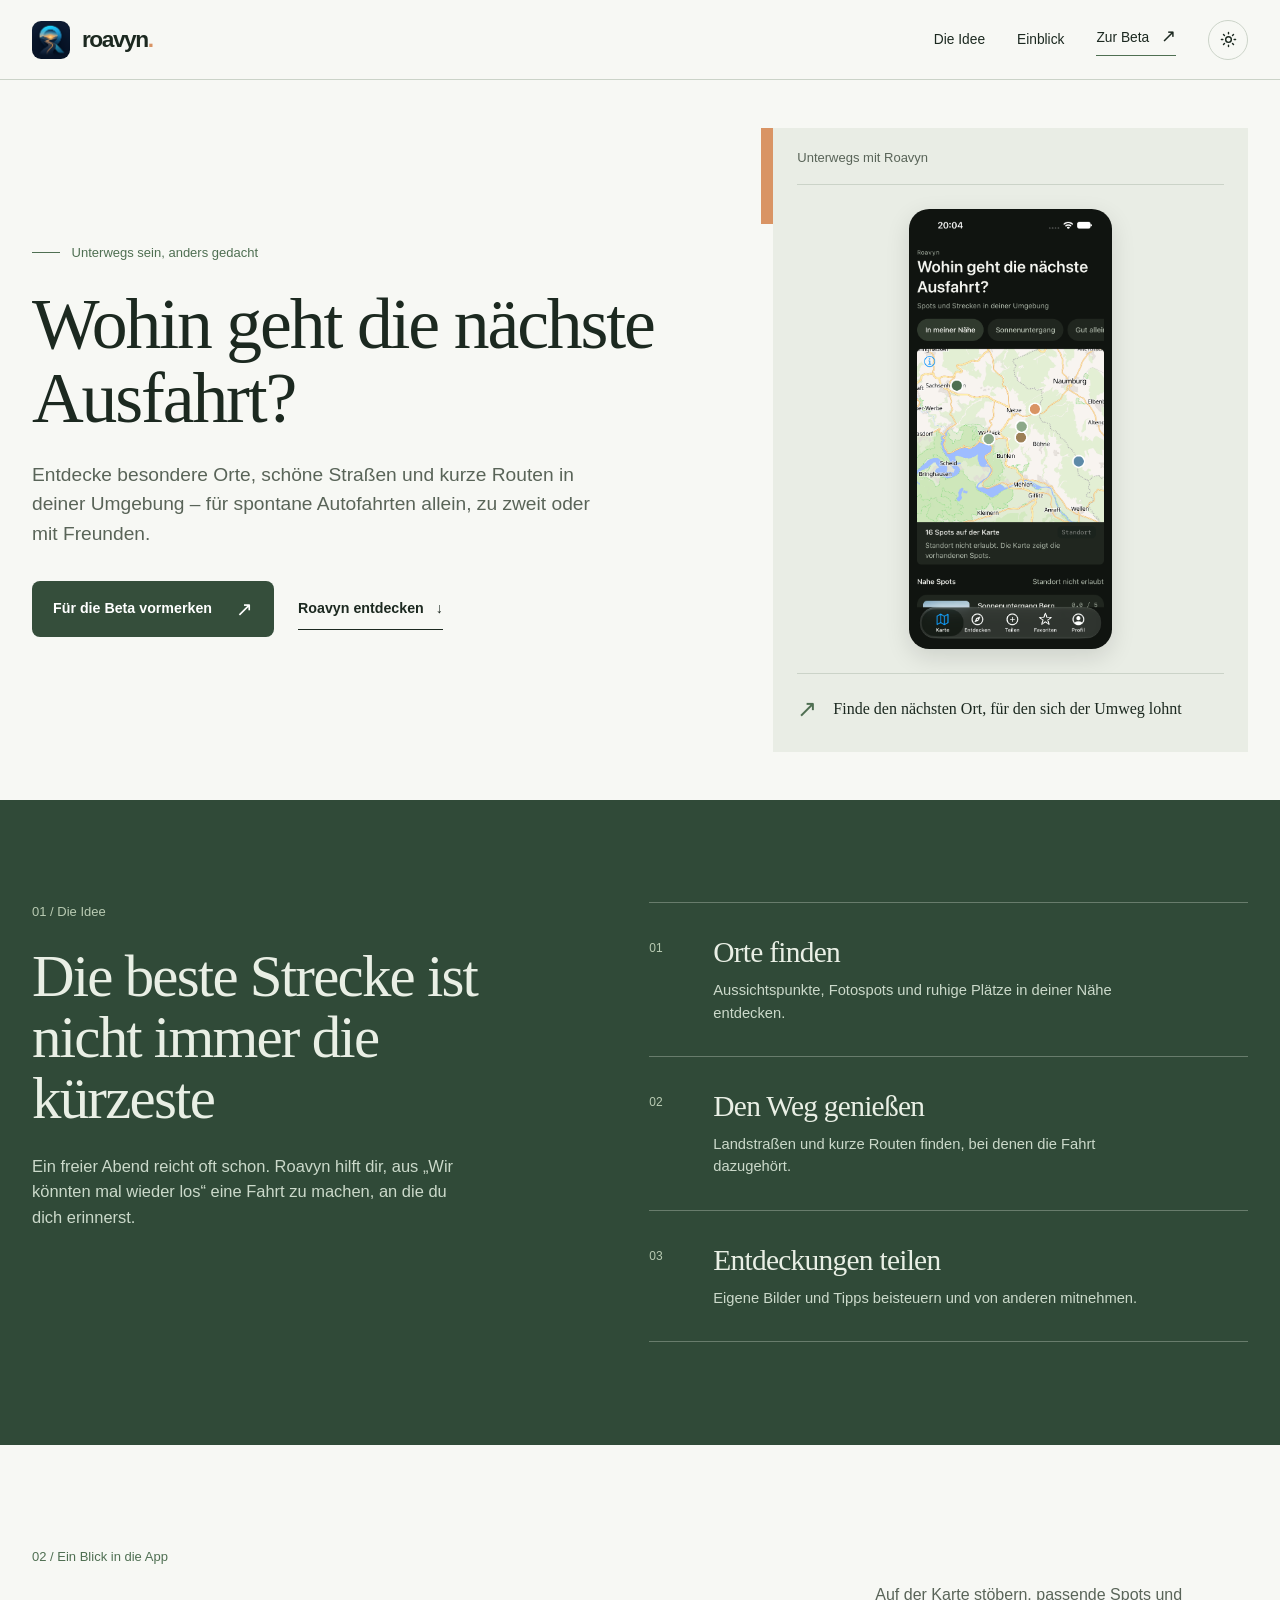
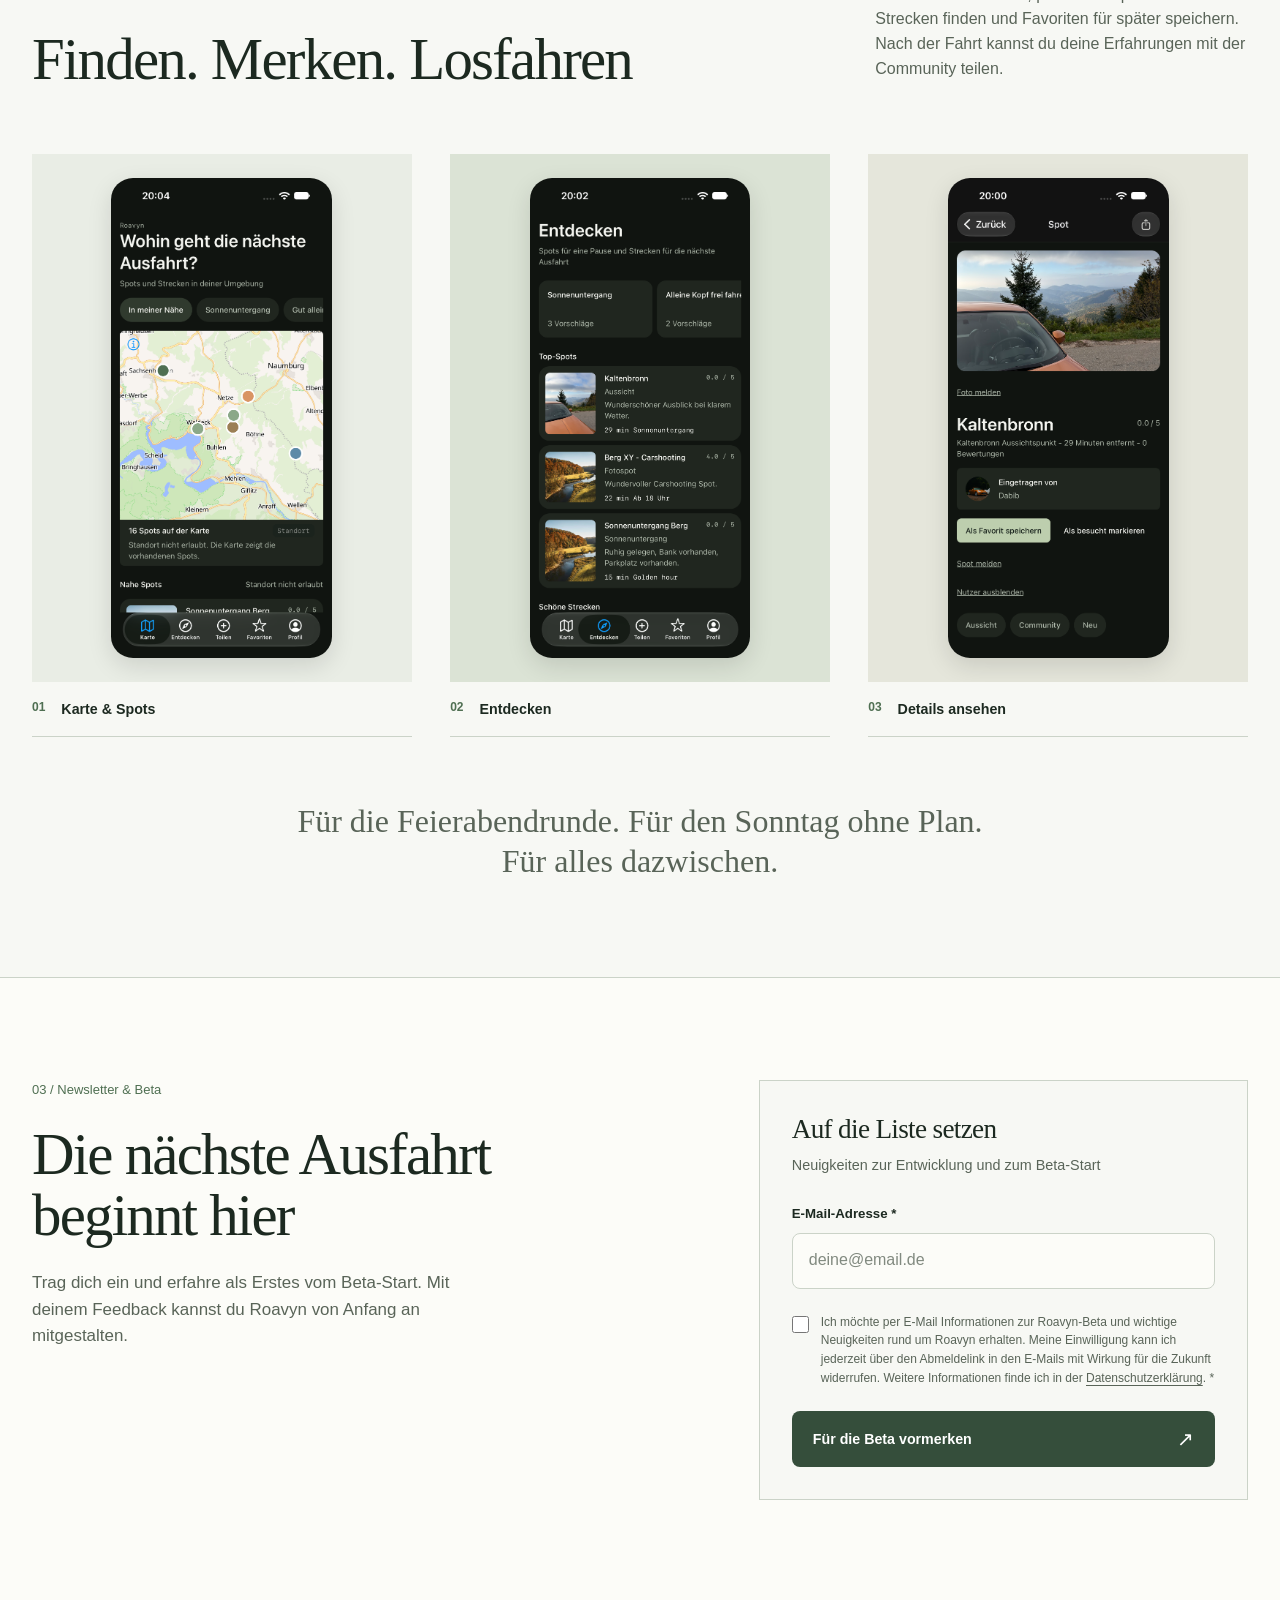
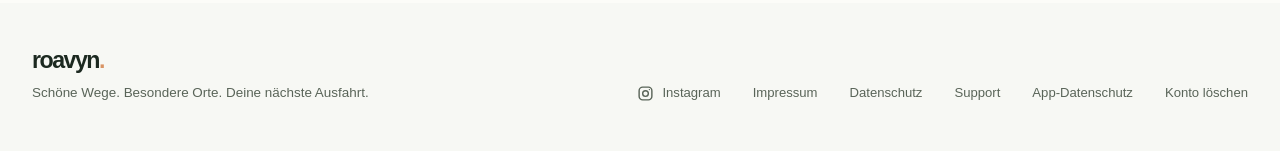
==== commit 6d6f6296: "Refresh website screenshots from the iOS app" ====
--- a/index.html
+++ b/index.html
@@ -48,7 +48,7 @@
         <figure class="hero-visual">
           <div class="hero-visual-top">Unterwegs mit Roavyn</div>
           <div class="hero-image-wrap">
-            <img src="assets/screens/Screenshot-Home.png" alt="Roavyn Kartenansicht mit Spots in der Nähe" width="1080" height="2400">
+            <img src="assets/screens/Screenshot-Home.png" alt="Roavyn Kartenansicht mit Spots in der Nähe" width="1206" height="2622">
           </div>
           <figcaption><span class="caption-mark" aria-hidden="true">↗</span><span>Finde den nächsten Ort, für den sich der Umweg lohnt</span></figcaption>
         </figure>
@@ -83,9 +83,9 @@
           <p>Auf der Karte stöbern, passende Spots und Strecken finden und Favoriten für später speichern. Nach der Fahrt kannst du deine Erfahrungen mit der Community teilen.</p>
         </div>
         <div class="screen-gallery" tabindex="0" aria-label="App-Ansichten, auf kleinen Bildschirmen horizontal scrollen">
-          <figure class="screen-item"><div class="screen-image"><img src="assets/screens/Screenshot-Home.png" alt="Roavyn Kartenansicht" loading="lazy" width="1080" height="2400"></div><figcaption><span>01</span> Karte &amp; Spots</figcaption></figure>
-          <figure class="screen-item"><div class="screen-image"><img src="assets/screens/Screenshost-Entdecken.png" alt="Roavyn Entdecken-Ansicht" loading="lazy" width="1080" height="2400"></div><figcaption><span>02</span> Entdecken</figcaption></figure>
-          <figure class="screen-item"><div class="screen-image"><img src="assets/screens/Screenshot-Detail.png" alt="Roavyn Detailansicht eines Spots" loading="lazy" width="1080" height="2400"></div><figcaption><span>03</span> Details ansehen</figcaption></figure>
+          <figure class="screen-item"><div class="screen-image"><img src="assets/screens/Screenshot-Home.png" alt="Roavyn Kartenansicht" loading="lazy" width="1206" height="2622"></div><figcaption><span>01</span> Karte &amp; Spots</figcaption></figure>
+          <figure class="screen-item"><div class="screen-image"><img src="assets/screens/Screenshost-Entdecken.png" alt="Roavyn Entdecken-Ansicht" loading="lazy" width="1206" height="2622"></div><figcaption><span>02</span> Entdecken</figcaption></figure>
+          <figure class="screen-item"><div class="screen-image"><img src="assets/screens/Screenshot-Detail.png" alt="Roavyn Spot-Details zum Aussichtspunkt Kaltenbronn" loading="lazy" width="1206" height="2622"></div><figcaption><span>03</span> Details ansehen</figcaption></figure>
         </div>
         <p class="gallery-hint">Weitere Ansichten <span aria-hidden="true">→</span></p>
         <p class="preview-footnote">Für die Feierabendrunde. Für den Sonntag ohne Plan. Für alles dazwischen.</p>
